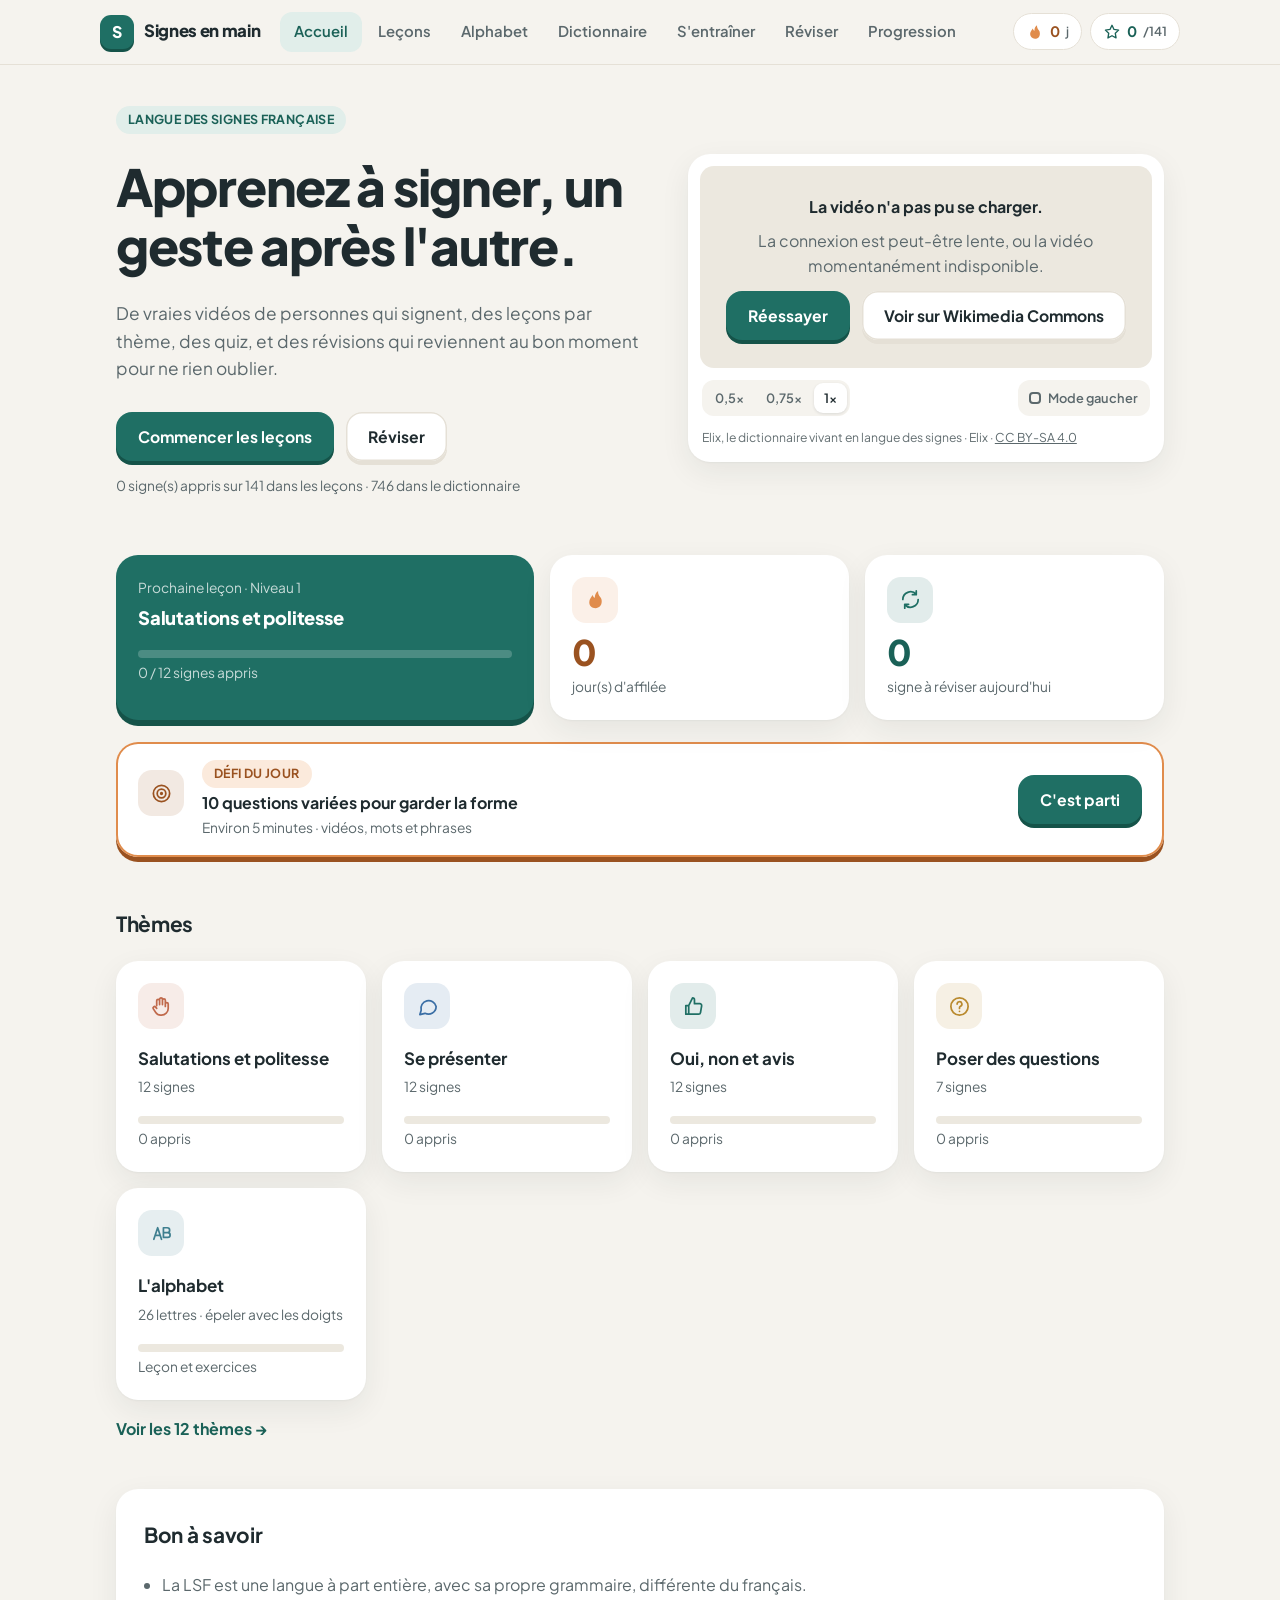
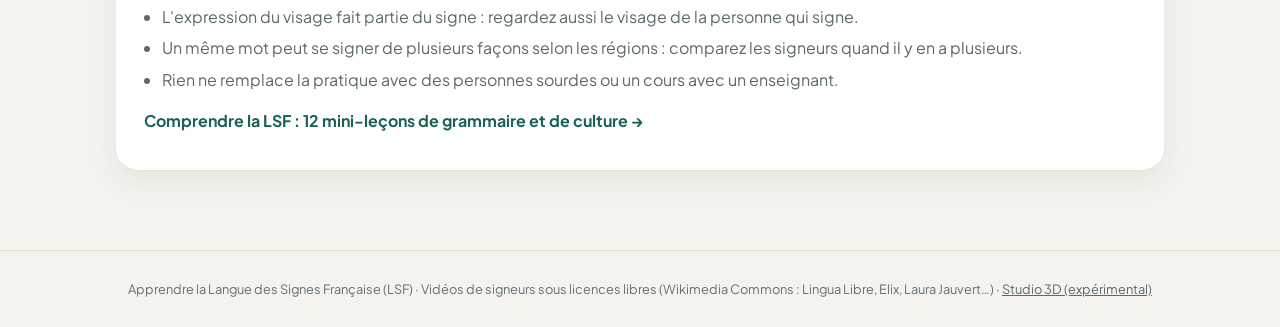
==== index.html @ d2ff8acc "Mini-leçons « Comprendre la LSF » : grammaire, culture et nombres - 12 leçons courtes (ordre des sig" ====
<!doctype html>
<html lang="fr">
<head>
  <meta charset="utf-8">
  <meta name="viewport" content="width=device-width, initial-scale=1">
  <title>Signes en main</title>
  <meta name="description" content="Apprendre la Langue des Signes Française (LSF) avec de vraies vidéos de personnes qui signent : leçons, quiz, révisions et dictionnaire.">
  <meta name="theme-color" content="#f5f3ee">
  <script>
    // Apparence choisie (clair / sombre doux / auto), appliquée avant l'affichage pour éviter un éclair blanc
    try { document.documentElement.dataset.theme = JSON.parse(localStorage.getItem("lsf-reglages") || "{}").theme || "clair"; } catch (e) {}
  </script>
  <link rel="preconnect" href="https://fonts.googleapis.com">
  <link rel="preconnect" href="https://fonts.gstatic.com" crossorigin>
  <link href="https://fonts.googleapis.com/css2?family=Plus+Jakarta+Sans:wght@400;500;600;700;800&display=swap" rel="stylesheet">
  <link rel="stylesheet" href="css/style.css?v=5a081bb1">
</head>
<body>
  <a class="lien-evitement" href="#app" onclick="event.preventDefault(); const h = document.querySelector('#app h1') || document.getElementById('app'); h.setAttribute('tabindex', '-1'); h.focus();">Aller au contenu</a>
  <div class="bandeau-hors-ligne" id="hors-ligne" role="status" hidden>Vous êtes hors ligne : les vidéos ne peuvent pas se charger. Votre progression, elle, reste bien enregistrée.</div>
  <header class="topbar">
    <a href="#/" class="logo"><span class="logo-mark">S</span>Signes en main</a>
    <nav aria-label="Navigation principale">
      <a href="#/">Accueil</a>
      <a href="#/lecons">Leçons</a>
      <a href="#/alphabet">Alphabet</a>
      <a href="#/dictionnaire">Dictionnaire</a>
      <a href="#/entrainement">S'entraîner</a>
      <a href="#/reviser">Réviser</a>
      <a href="#/progression">Progression</a>
    </nav>
    <div class="compteurs" id="compteurs" role="group" aria-label="Ma progression"></div>
  </header>

  <main id="app"></main>

  <footer class="footer">
    Apprendre la Langue des Signes Française (LSF) · Vidéos de signeurs sous licences libres (Wikimedia Commons :
    Lingua Libre, Elix, Laura Jauvert…) · <a href="studio/">Studio 3D (expérimental)</a>
  </footer>

  <!-- Pas de modules : le site s'ouvre aussi en double-cliquant sur index.html (vidéos lues en ligne) -->
  <script src="js/data.js?v=5a6aa943"></script>
  <script src="js/progress.js?v=fa27bdea"></script>
  <script src="js/dictionnaire.js?v=caa1ed23"></script>
  <script src="js/alphabet.js?v=194b3d35"></script>
  <script src="js/descriptions.js?v=02733cbb"></script>
  <script src="js/page-dictionnaire.js?v=533ef41e"></script>
  <script src="js/phrases.js?v=d8cfab4e"></script>
  <script src="js/exercices.js?v=be856c77"></script>
  <script src="js/comprendre.js?v=8f681499"></script>
  <script src="js/app.js?v=cbaf902c"></script>
  <script>
    // Si les fichiers du site n'ont pas pu être chargés (page ouverte en « aperçu » dans un
    // autre logiciel), on explique comment l'ouvrir au lieu d'afficher une page blanche.
    if (typeof route === "undefined") {
      document.getElementById("app").innerHTML =
        '<div style="max-width:560px;margin:40px auto;padding:24px;border:2px solid #5b6ee1;border-radius:16px;font-family:system-ui,sans-serif;line-height:1.5">' +
        '<h1 style="margin-top:0">Le site n\'a pas pu se charger</h1>' +
        '<p>Cette page est ouverte dans un aperçu qui ne charge pas les fichiers du site.</p>' +
        '<p><strong>Pour l\'ouvrir :</strong> dans le dossier du projet, double-cliquez sur <strong>« Ouvrir le site.bat »</strong> ' +
        '(ou sur <strong>index.html</strong>) depuis l\'Explorateur de fichiers Windows.</p></div>';
    }
  </script>
</body>
</html>
---- css/style.css ----
/* =====================================================================
   Signes en main — direction artistique « parcours » :
   grandes cartes arrondies, boutons en relief, parcours de pastilles,
   palette sobre (vert sapin, sable chaud, abricot en touche), sans noir pur.
   ===================================================================== */
:root {
  --fond: #f5f3ee;          /* sable très clair */
  --fond-2: #ece8df;
  --surface: #ffffff;
  --texte: #1f2b2f;         /* encre vert-gris, pas de noir pur */
  --doux: #5b686c;
  --tres-doux: #646f72;     /* contrastes vérifiés : au moins 4,5:1 sur le fond (WCAG AA) */
  --bord: #e5e0d6;
  --accent: #1f6f64;        /* vert sapin */
  --accent-fonce: #155349;
  --accent-pale: #e1eeea;
  --accent-texte: #1a6157;  /* l'accent quand il sert de couleur de texte */
  --chaud: #e08c4c;         /* abricot : série, élément « en cours » */
  --chaud-fonce: #9a5220;
  --chaud-pale: #fbeadc;
  --chaud-texte: #9a5220;
  --ok: #2a7f53;
  --ok-fonce: #1f6341;
  --ok-pale: #e3f2e9;
  --ok-texte: #1f6341;
  --ko: #b84f38;
  --ko-fonce: #933b28;
  --ko-pale: #f8e5df;
  --ko-texte: #933b28;
  --verre: rgba(245, 243, 238, .88); /* barre du haut translucide */
  --blanc-photo: #ffffff;
  color-scheme: light;
  --ombre: 0 1px 2px rgba(31, 43, 47, .04), 0 10px 30px rgba(31, 43, 47, .07);
  --rayon: 22px;
  --relief: 0 4px 0;        /* épaisseur des boutons « en relief » */
}

/* ---------- Thème sombre doux (réglage « Apparence ») : gris-vert, jamais de noir pur ---------- */
html[data-theme="sombre"] {
  --fond: #1f2628; --fond-2: #283133; --surface: #2a3335; --texte: #e8ebe6; --doux: #b3bcb9; --tres-doux: #939e9c; --bord: #3b4548;
  --accent: #2b7f72; --accent-fonce: #1b544b; --accent-pale: #244540; --accent-texte: #7cc7b8;
  --chaud: #e3955a; --chaud-fonce: #a8632d; --chaud-pale: #4a3628; --chaud-texte: #f0b98c;
  --ok: #2a7f53; --ok-fonce: #1f5e3e; --ok-pale: #233f30; --ok-texte: #9fdcb8;
  --ko: #b84f38; --ko-fonce: #8a3a29; --ko-pale: #4a2a24; --ko-texte: #f2b0a0;
  --verre: rgba(31, 38, 40, .88); --blanc-photo: #e9e6df;
  --ombre: 0 1px 2px rgba(0, 0, 0, .2), 0 10px 30px rgba(0, 0, 0, .18);
  color-scheme: dark;
}
@media (prefers-color-scheme: dark) {
  html[data-theme="auto"] {
    --fond: #1f2628; --fond-2: #283133; --surface: #2a3335; --texte: #e8ebe6; --doux: #b3bcb9; --tres-doux: #939e9c; --bord: #3b4548;
    --accent: #2b7f72; --accent-fonce: #1b544b; --accent-pale: #244540; --accent-texte: #7cc7b8;
    --chaud: #e3955a; --chaud-fonce: #a8632d; --chaud-pale: #4a3628; --chaud-texte: #f0b98c;
    --ok: #2a7f53; --ok-fonce: #1f5e3e; --ok-pale: #233f30; --ok-texte: #9fdcb8;
    --ko: #b84f38; --ko-fonce: #8a3a29; --ko-pale: #4a2a24; --ko-texte: #f2b0a0;
    --verre: rgba(31, 38, 40, .88); --blanc-photo: #e9e6df;
    --ombre: 0 1px 2px rgba(0, 0, 0, .2), 0 10px 30px rgba(0, 0, 0, .18);
    color-scheme: dark;
  }
}

/* ---------- Accessibilité ---------- */
/* contour bien visible pour la navigation au clavier (pas au clic de souris) */
:focus-visible { outline: 3px solid var(--accent-texte); outline-offset: 3px; border-radius: 6px; }
.btn:focus-visible, .btn-choix:focus-visible, .choix-video:focus-visible { outline-offset: 4px; }
.lien-evitement {
  position: absolute; left: 12px; top: -60px; z-index: 30; background: var(--accent); color: #fff; padding: 10px 16px;
  border-radius: 12px; font-weight: 700; text-decoration: none; transition: top .15s;
}
.lien-evitement:focus { top: 12px; }
.visuellement-cache { position: absolute !important; width: 1px; height: 1px; overflow: hidden; clip: rect(0 0 0 0); white-space: nowrap; }
main h1:focus { outline: none; }
/* moins d'animations pour les personnes que le mouvement gêne */
@media (prefers-reduced-motion: reduce) {
  *, *::before, *::after { animation-duration: .01ms !important; animation-iteration-count: 1 !important; transition-duration: .01ms !important; scroll-behavior: auto !important; }
}

/* ---------- Vidéo qui ne charge pas / hors ligne ---------- */
.choix-video .video-erreur { min-height: 0; aspect-ratio: 4 / 3; padding: 8px; font-size: .85rem; }
.video-erreur {
  display: grid; place-items: center; text-align: center; gap: 8px; padding: 28px 18px; min-height: 180px; border-radius: 14px;
  background: var(--fond-2); color: var(--doux);
}
.video-erreur strong { color: var(--texte); }
.video-erreur .hero-actions { justify-content: center; margin: 4px 0 0; }
.video-erreur .btn { margin-top: 0; }
.bandeau-hors-ligne {
  position: sticky; top: 0; z-index: 11; text-align: center; padding: 8px 16px; font-size: .88rem; font-weight: 600;
  background: var(--chaud-pale); color: var(--chaud-texte);
}

* { box-sizing: border-box; }
body {
  margin: 0;
  font-family: "Plus Jakarta Sans", "Segoe UI", system-ui, sans-serif;
  background: var(--fond);
  color: var(--texte);
  line-height: 1.6;
  -webkit-font-smoothing: antialiased;
}
a { color: inherit; }
h1 { font-size: clamp(1.8rem, 4vw, 2.5rem); line-height: 1.15; letter-spacing: -.025em; font-weight: 800; margin: .2em 0 .5em; }
h2 { font-size: 1.3rem; letter-spacing: -.015em; font-weight: 700; margin: 2.4em 0 1em; }
.petit { color: var(--doux); font-size: .86rem; }

/* ---------- Barre du haut ---------- */
.topbar {
  display: flex; align-items: center; gap: 12px 20px; flex-wrap: wrap;
  padding: 12px max(16px, calc((100% - 1080px) / 2));
  background: var(--verre); backdrop-filter: blur(12px);
  border-bottom: 1px solid var(--bord); position: sticky; top: 0; z-index: 10;
}
.logo { display: flex; align-items: center; gap: 10px; font-weight: 800; text-decoration: none; letter-spacing: -.02em; font-size: 1.05rem; }
.logo-mark {
  width: 34px; height: 34px; border-radius: 11px; display: grid; place-items: center;
  background: var(--accent); color: #fff; font-size: 1rem; box-shadow: 0 3px 0 var(--accent-fonce);
}
.topbar nav { display: flex; gap: 2px; flex-wrap: wrap; flex: 1; }
.topbar nav a { text-decoration: none; padding: 8px 14px; border-radius: 12px; color: var(--doux); font-size: .93rem; font-weight: 600; }
.topbar nav a:hover { color: var(--texte); background: var(--fond-2); }
.topbar nav a.actif { color: var(--accent-texte); background: var(--accent-pale); }
.compteurs { display: flex; gap: 8px; }
.compteur {
  display: inline-flex; align-items: center; gap: 6px; padding: 6px 12px; border-radius: 99px; text-decoration: none;
  background: var(--surface); border: 1px solid var(--bord); font-weight: 700; font-size: .9rem;
}
.compteur svg { width: 18px; height: 18px; }
.compteur.serie { color: var(--chaud-texte); }
.compteur.serie svg { color: var(--chaud); }
.compteur.appris { color: var(--accent-texte); }
.compteur span { color: var(--doux); font-weight: 600; font-size: .78rem; }

main { max-width: 1080px; margin: 0 auto; padding: 32px 16px 80px; }
.footer { text-align: center; color: var(--tres-doux); font-size: .8rem; padding: 28px 16px; border-top: 1px solid var(--bord); }
.footer a { color: var(--doux); }

/* ---------- Boutons en relief ---------- */
.btn {
  display: inline-block; border: none; cursor: pointer; text-decoration: none; font: inherit; font-weight: 700; font-size: .98rem;
  background: var(--accent); color: #fff; padding: 12px 22px; border-radius: 16px; margin-top: 12px;
  box-shadow: var(--relief) var(--accent-fonce); transition: filter .15s, transform .08s, box-shadow .08s;
  position: relative; top: 0;
}
.btn:hover { filter: brightness(1.06); }
.btn:active { transform: translateY(3px); box-shadow: 0 1px 0 var(--accent-fonce); }
.btn-second { background: var(--surface); color: var(--texte); box-shadow: 0 0 0 1.5px var(--bord) inset, var(--relief) var(--bord); }
.btn-second:active { box-shadow: 0 0 0 1.5px var(--bord) inset, 0 1px 0 var(--bord); }
.btn-ok { background: var(--ok); box-shadow: var(--relief) var(--ok-fonce); }
.btn-ko { background: var(--ko); box-shadow: var(--relief) var(--ko-fonce); }
.btn-grand { padding: 15px 30px; font-size: 1.05rem; }
.retour { display: inline-block; color: var(--doux); text-decoration: none; font-size: .92rem; font-weight: 600; margin-bottom: 8px; }
.retour:hover { color: var(--accent-texte); }
.surtitre {
  display: inline-block; font-size: .78rem; font-weight: 700; color: var(--accent-texte); background: var(--accent-pale);
  padding: 4px 12px; border-radius: 99px; letter-spacing: .03em; text-transform: uppercase;
}
a.surtitre { text-decoration: none; }
.lien-plus { color: var(--accent-texte); font-weight: 700; text-decoration: none; }

/* ---------- Accueil ---------- */
.hero { display: grid; grid-template-columns: 1.1fr 1fr; gap: 48px; align-items: center; padding: 8px 0; }
.hero h1 { font-size: clamp(2.1rem, 5vw, 3.2rem); margin-top: .45em; }
.hero-sous { color: var(--doux); font-size: 1.08rem; max-width: 34em; }
.hero-actions { display: flex; gap: 12px; flex-wrap: wrap; margin-bottom: 8px; }
.tableau { display: grid; grid-template-columns: 1.4fr 1fr 1fr; gap: 16px; margin-top: 36px; }
.tuile {
  background: var(--surface); border-radius: var(--rayon); padding: 22px; text-decoration: none; display: flex; flex-direction: column; gap: 4px;
  box-shadow: var(--ombre); transition: transform .2s;
}
a.tuile:hover { transform: translateY(-2px); }
.tuile-titre { font-weight: 800; font-size: 1.15rem; letter-spacing: -.01em; }
.tuile-chiffre { font-size: 2.2rem; font-weight: 800; letter-spacing: -.03em; line-height: 1.1; }
.tuile.continuer { background: var(--accent); color: #fff; box-shadow: 0 6px 0 var(--accent-fonce); }
.tuile.continuer .petit { color: rgba(255,255,255,.75); }
.tuile.continuer .barre { background: rgba(255,255,255,.2); }
.tuile.continuer .barre span { background: #fff; }
.tuile.serie .tuile-chiffre { color: var(--chaud-texte); }
.tuile.reviser .tuile-chiffre { color: var(--accent-texte); }
.tuile .carte-icone { margin-bottom: 6px; }
.info { background: var(--surface); border-radius: var(--rayon); padding: 8px 28px 20px; margin-top: 48px; box-shadow: var(--ombre); }
.info h2 { margin-top: 1em; }
.info ul { padding-left: 1.1em; color: var(--doux); }
.info li { margin: 6px 0; }

/* ---------- Cartes de thèmes ---------- */
.grille { display: grid; grid-template-columns: repeat(auto-fill, minmax(230px, 1fr)); gap: 16px; }
.carte {
  display: flex; flex-direction: column; gap: 4px; text-decoration: none;
  background: var(--surface); border-radius: var(--rayon); padding: 22px; box-shadow: var(--ombre);
  transition: transform .2s;
}
.carte:hover { transform: translateY(-3px); }
.carte-icone {
  width: 46px; height: 46px; border-radius: 14px; display: grid; place-items: center; margin-bottom: 12px;
  color: var(--c); background: color-mix(in srgb, var(--c) 13%, var(--surface));
}
.carte-icone svg { width: 23px; height: 23px; }
.carte-titre { font-weight: 700; font-size: 1.06rem; }
.barre { height: 8px; background: var(--fond-2); border-radius: 99px; overflow: hidden; margin-top: 14px; }
.barre span { display: block; height: 100%; background: var(--c, var(--accent)); border-radius: 99px; }
.titre-icone { display: flex; align-items: center; gap: 14px; }
.titre-icone .carte-icone { margin: 0; }

/* ---------- Parcours (page Leçons) ---------- */
.unite {
  border-radius: var(--rayon); padding: 20px 24px; margin: 36px 0 8px; color: #fff;
  background: var(--c); box-shadow: 0 5px 0 color-mix(in srgb, var(--c) 70%, black);
  display: flex; align-items: center; justify-content: space-between; gap: 16px; flex-wrap: wrap;
}
.unite:first-of-type { margin-top: 20px; }
.unite small { display: block; font-size: .78rem; font-weight: 700; letter-spacing: .06em; text-transform: uppercase; opacity: .8; }
.unite strong { font-size: 1.3rem; font-weight: 800; letter-spacing: -.01em; }
.unite .compte { font-weight: 700; font-size: .9rem; background: rgba(0,0,0,.18); padding: 6px 12px; border-radius: 99px; }
.parcours { display: flex; flex-direction: column; align-items: center; gap: 22px; padding: 28px 0 8px; }
.etape { --d: 0px; transform: translateX(var(--d)); display: flex; flex-direction: column; align-items: center; gap: 8px; text-decoration: none; width: 170px; text-align: center; }
.etape:nth-child(4n+2) { --d: 70px; }
.etape:nth-child(4n+3) { --d: 100px; }
.etape:nth-child(4n+4) { --d: 50px; }
.etape:nth-child(4n+1) { --d: -60px; }
.pastille {
  position: relative; width: 84px; height: 84px; border-radius: 50%; display: grid; place-items: center;
  background: conic-gradient(var(--c) calc(var(--p) * 1%), color-mix(in srgb, var(--c) 18%, var(--fond)) 0);
  transition: transform .15s;
}
.pastille::before {
  content: ""; position: absolute; inset: 7px; border-radius: 50%;
  background: var(--surface); box-shadow: 0 4px 0 color-mix(in srgb, var(--c) 35%, var(--surface));
}
.pastille svg { position: relative; width: 32px; height: 32px; color: var(--c); }
.etape:hover .pastille { transform: translateY(-3px); }
.etape.fini .pastille::before { background: var(--c); box-shadow: 0 4px 0 color-mix(in srgb, var(--c) 70%, black); }
.etape.fini .pastille svg { color: #fff; }
.etape-nom { font-weight: 700; font-size: .95rem; line-height: 1.25; }
.etape-info { font-size: .78rem; color: var(--doux); font-weight: 600; margin-top: -6px; }
.bulle-suivante {
  background: var(--chaud-fonce); color: #fff; font-weight: 800; font-size: .8rem; letter-spacing: .02em; text-transform: uppercase;
  padding: 6px 12px; border-radius: 12px; position: relative; box-shadow: 0 3px 0 color-mix(in srgb, var(--chaud-fonce) 70%, black); margin-bottom: 4px;
  animation: flotter 2.4s ease-in-out infinite;
}
.bulle-suivante::after {
  content: ""; position: absolute; left: 50%; bottom: -6px; width: 12px; height: 12px; background: var(--chaud-fonce);
  transform: translateX(-50%) rotate(45deg); border-radius: 2px;
}
.etape.suivante .pastille { outline: 4px solid var(--chaud-pale); outline-offset: 4px; }
@keyframes flotter { 50% { transform: translateY(-4px); } }

/* ---------- Page d'un thème ---------- */
.actions-theme { display: flex; gap: 12px; flex-wrap: wrap; margin: 0 0 24px; }
.actions-theme .btn { margin-top: 0; }
.liste-signes { display: grid; grid-template-columns: repeat(auto-fill, minmax(210px, 1fr)); gap: 10px; margin-bottom: 20px; }
.ligne-signe {
  display: flex; justify-content: space-between; align-items: center; gap: 8px; text-decoration: none; font-weight: 600;
  background: var(--surface); padding: 15px 18px; border-radius: 16px; box-shadow: 0 0 0 1.5px var(--bord) inset, 0 3px 0 var(--bord);
  transition: color .15s, transform .1s;
}
.ligne-signe:hover { color: var(--c); }
.ligne-signe:active { transform: translateY(2px); }
.etat { color: var(--ok-texte); font-size: .78rem; font-weight: 700; white-space: nowrap; }

/* ---------- Vidéos ---------- */
.video-lsf { background: var(--surface); border-radius: var(--rayon); padding: 12px; box-shadow: var(--ombre); }
.video-lsf video { display: block; width: 100%; max-height: 460px; border-radius: 14px; background: var(--fond-2); }
.video-barre { display: flex; align-items: center; justify-content: space-between; gap: 12px; flex-wrap: wrap; padding: 12px 2px 2px; }
.video-credit { font-size: .76rem; color: var(--tres-doux); }
.credits { margin-top: 40px; font-size: .8rem; color: var(--tres-doux); }
.credits a, .video-credit a { color: var(--doux); }
.vitesses { display: flex; gap: 2px; background: var(--fond); border-radius: 12px; padding: 3px; }
.vitesses button {
  border: none; background: transparent; border-radius: 9px; padding: 5px 10px; cursor: pointer; font: inherit; font-size: .8rem; font-weight: 600; color: var(--doux);
}
.vitesses button.actif { background: var(--surface); color: var(--texte); box-shadow: 0 1px 3px rgba(31,43,47,.12); }

/* ---------- Mode gaucher : vidéos et photos retournées comme dans un miroir ---------- */
html.gaucher video,
html.gaucher .lettre img, html.gaucher .lettre-grande img, html.gaucher .zoom-carte img { transform: scaleX(-1); }
.btn-gaucher:not(.btn) {
  border: none; background: var(--fond); color: var(--doux); border-radius: 12px; padding: 8px 12px 8px 30px; cursor: pointer;
  font: inherit; font-size: .8rem; font-weight: 600; position: relative;
}
.btn-gaucher::before {
  content: ""; position: absolute; left: 11px; top: 50%; width: 12px; height: 12px; margin-top: -6px; border-radius: 4px;
  border: 2px solid currentColor; box-sizing: border-box;
}
.btn-gaucher.btn { padding-left: 40px; }
.btn-gaucher.btn::before { left: 18px; }
.btn-gaucher[aria-pressed="true"]:not(.btn) { background: var(--accent-pale); color: var(--accent-texte); }
.btn-gaucher[aria-pressed="true"]::before { background: currentColor; box-shadow: inset 0 0 0 2px var(--surface); }
.video-lecture { display: none; align-items: center; gap: 10px; flex: 1 1 100%; }
html.gaucher .video-lecture { display: flex; }
html.gaucher .video-lsf video { cursor: pointer; }
.video-lecture .lire {
  width: 36px; height: 36px; flex: none; border: none; border-radius: 50%; background: var(--accent); color: #fff;
  font-size: .8rem; cursor: pointer; box-shadow: 0 3px 0 var(--accent-fonce);
}
.video-lecture input { flex: 1; accent-color: var(--accent); min-width: 0; }
/* « vers votre droite » s'inverse tout seul (voir directions() dans page-dictionnaire.js) */
.dir[data-d="droite"]::before { content: "droite"; }
.dir[data-d="gauche"]::before { content: "gauche"; }
html.gaucher .dir[data-d="droite"]::before { content: "gauche"; }
html.gaucher .dir[data-d="gauche"]::before { content: "droite"; }
.si-gaucher, html.gaucher .si-droitier { display: none; }
html.gaucher .si-gaucher { display: inline; }
/* ---------- Sauvegarde de la progression ---------- */
.sauvegarde {
  background: var(--surface); border-radius: var(--rayon); padding: 20px 22px; box-shadow: var(--ombre); margin-bottom: 28px; max-width: 720px;
}
.sauvegarde > p:first-child { margin-top: 0; }
.sauvegarde .a-faire { color: var(--chaud-texte); font-weight: 600; }
.sauvegarde .hero-actions { margin: 14px 0 4px; }
.transfert { margin-top: 16px; border-top: 1px solid var(--bord); padding-top: 14px; }
.transfert summary { cursor: pointer; font-weight: 600; color: var(--accent-texte); }
.transfert textarea {
  width: 100%; box-sizing: border-box; margin-top: 12px; border: 2px solid var(--bord); border-radius: 14px; padding: 10px 12px;
  font: .8rem/1.4 ui-monospace, monospace; color: var(--texte); background: var(--fond); resize: vertical; word-break: break-all;
}
.transfert textarea:focus { outline: none; border-color: var(--accent); }
.message-sauvegarde { margin: 14px 0 0; padding: 12px 14px; border-radius: 14px; }
.message-sauvegarde.ok { background: var(--ok-pale); color: var(--ok-texte); }
.message-sauvegarde.ko { background: var(--ko-pale); color: var(--ko-texte); }
.carte-restauration { margin-top: 16px; padding: 16px; border-radius: 16px; background: var(--fond); }
.carte-restauration p { margin: 0; }
.rappel-sauvegarde {
  display: flex; flex-direction: column; gap: 2px; margin-top: 16px; padding: 14px 18px; border-radius: 18px; text-decoration: none;
  background: var(--chaud-pale); color: var(--chaud-texte); box-shadow: inset 0 0 0 1px color-mix(in srgb, var(--chaud) 30%, transparent);
}
.rappel-sauvegarde .petit { color: var(--chaud-texte); opacity: .85; }
.rappel-sauvegarde:hover { box-shadow: inset 0 0 0 2px var(--chaud); }

/* Choix de l'apparence (page Progression) */
.reglage-theme { flex-direction: column; gap: 10px; border: none; cursor: default; margin-top: -14px; }
.reglage-theme legend { float: left; padding: 0; }
.choix-theme { display: flex; flex-wrap: wrap; gap: 8px; clear: both; }
.choix-theme label { cursor: pointer; }
.choix-theme input { position: absolute; opacity: 0; pointer-events: none; }
.choix-theme span {
  display: inline-block; padding: 8px 14px; border-radius: 12px; font-weight: 600; font-size: .9rem; color: var(--doux);
  background: var(--fond); box-shadow: 0 0 0 1.5px var(--bord) inset;
}
.choix-theme input:checked + span { background: var(--accent-pale); color: var(--accent-texte); box-shadow: 0 0 0 2px var(--accent) inset; }
.choix-theme input:focus-visible + span { outline: 3px solid var(--accent-texte); outline-offset: 2px; }

/* Réglage avec interrupteur (page Progression) */
.reglage {
  display: flex; align-items: flex-start; gap: 14px; background: var(--surface); border-radius: var(--rayon); padding: 18px 20px;
  box-shadow: var(--ombre); cursor: pointer; margin-bottom: 28px; max-width: 720px;
}
.reglage input { position: absolute; opacity: 0; pointer-events: none; }
.reglage .petit { display: block; margin-top: 4px; }
.interrupteur {
  flex: none; width: 46px; height: 28px; border-radius: 99px; background: var(--bord); position: relative; transition: background .2s; margin-top: 2px;
}
.interrupteur::after {
  content: ""; position: absolute; top: 3px; left: 3px; width: 22px; height: 22px; border-radius: 50%; background: #fff;
  box-shadow: 0 1px 3px rgba(31,43,47,.25); transition: transform .2s;
}
.reglage input:checked + .interrupteur { background: var(--accent); }
.reglage input:checked + .interrupteur::after { transform: translateX(18px); }
.reglage input:focus-visible + .interrupteur { outline: 3px solid var(--accent-pale); outline-offset: 2px; }
.signeurs { display: flex; align-items: center; flex-wrap: wrap; gap: 8px; margin-top: 14px; }

/* ---------- Fiche signe ---------- */
.fiche { display: grid; grid-template-columns: 1fr 1fr; gap: 40px; align-items: start; }
.fiche-info .btn-second { margin-left: 8px; }
.nav-signes { display: flex; justify-content: space-between; gap: 12px; margin-top: 32px; }
.nav-signes a { color: var(--accent-texte); font-weight: 700; text-decoration: none; font-size: .92rem; }
.conseils-signe { color: var(--doux); padding-left: 1.2em; margin: 8px 0 18px; }
.conseils-signe li { margin: 6px 0; }
.description-auto { margin: 18px 0; padding: 18px 20px; border-radius: 18px; background: var(--surface); box-shadow: var(--ombre); }
.description-tete { display: flex; align-items: center; justify-content: space-between; gap: 10px; flex-wrap: wrap; margin-bottom: 12px; }
.etiquette-auto { font-size: 12px; font-weight: 700; color: var(--chaud-texte); background: var(--chaud-pale); border-radius: 999px; padding: 3px 10px; }
.description-auto dl { display: grid; grid-template-columns: max-content 1fr; gap: 9px 16px; margin: 0 0 12px; }
.description-auto dt { font-weight: 700; color: var(--doux); font-size: 14px; }
.description-auto dd { margin: 0; font-size: 15px; }
.description-auto .petit { margin: 0; }
.plus-loin { margin-top: 18px; padding: 16px 18px; border-radius: 18px; background: var(--surface); box-shadow: var(--ombre); }
.plus-loin p { margin: 2px 0 10px; }
.liens-plus { display: flex; gap: 10px; flex-wrap: wrap; }
.liens-plus a {
  display: flex; flex-direction: column; text-decoration: none; font-weight: 700; color: var(--accent-texte);
  padding: 9px 14px; border-radius: 12px; background: var(--accent-pale);
}
.liens-plus a span { font-size: .75rem; font-weight: 500; color: var(--doux); }

/* ---------- Quiz ---------- */
.quiz-tete { display: flex; align-items: center; gap: 16px; margin-bottom: 8px; }
.quitter {
  width: 40px; height: 40px; border-radius: 12px; display: grid; place-items: center; text-decoration: none; flex-shrink: 0;
  color: var(--doux); font-size: 1.3rem; font-weight: 700; background: var(--surface); box-shadow: 0 0 0 1.5px var(--bord) inset;
}
.quitter:hover { color: var(--texte); }
.progression-quiz { flex: 1; height: 14px; background: var(--fond-2); border-radius: 99px; overflow: hidden; }
.progression-quiz span { display: block; height: 100%; background: var(--ok); border-radius: 99px; transition: width .4s; box-shadow: inset 0 -3px 0 rgba(0,0,0,.08); }
.quiz-compte { font-weight: 700; color: var(--doux); font-size: .9rem; white-space: nowrap; }
.consigne { font-size: clamp(1.3rem, 3vw, 1.6rem); font-weight: 800; letter-spacing: -.015em; margin: 22px 0 18px; }
.quiz { display: grid; grid-template-columns: 1.1fr 1fr; gap: 32px; align-items: center; }
.choix { display: grid; grid-template-columns: 1fr 1fr; gap: 12px; }
.btn-choix {
  font: inherit; font-size: 1.02rem; font-weight: 700; padding: 18px 16px; border-radius: 16px; cursor: pointer; text-align: center;
  background: var(--surface); border: none; color: var(--texte);
  box-shadow: 0 0 0 2px var(--bord) inset, var(--relief) var(--bord); transition: transform .08s, box-shadow .08s, background .15s;
}
.btn-choix:hover:not(:disabled) { background: var(--accent-pale); }
.btn-choix:active:not(:disabled) { transform: translateY(3px); box-shadow: 0 0 0 2px var(--bord) inset, 0 1px 0 var(--bord); }
.btn-choix:disabled { cursor: default; }
.btn-choix.juste { background: var(--ok-pale); color: var(--ok-texte); box-shadow: 0 0 0 2px var(--ok) inset, var(--relief) var(--ok); }
.btn-choix.faux { background: var(--ko-pale); color: var(--ko-texte); box-shadow: 0 0 0 2px var(--ko) inset, var(--relief) var(--ko); }
.choix-videos { display: grid; grid-template-columns: repeat(2, 1fr); gap: 14px; max-width: 820px; }
.choix-video {
  padding: 7px; border-radius: 18px; border: none; background: var(--surface); cursor: pointer;
  box-shadow: 0 0 0 2px var(--bord) inset, var(--relief) var(--bord); transition: transform .08s;
}
.choix-video video { display: block; width: 100%; border-radius: 12px; aspect-ratio: 4 / 3; object-fit: cover; background: var(--fond-2); }
.choix-video:hover:not(:disabled) { box-shadow: 0 0 0 2px var(--accent) inset, var(--relief) var(--accent-pale); }
.choix-video.juste { box-shadow: 0 0 0 3px var(--ok) inset, var(--relief) var(--ok); }
.choix-video.faux { box-shadow: 0 0 0 3px var(--ko) inset, var(--relief) var(--ko); opacity: .75; }
.choix-video:disabled { cursor: default; }
/* bandeau de réponse en bas de l'écran */
#retour-quiz:empty { display: none; }
#retour-quiz {
  position: fixed; left: 0; right: 0; bottom: 0; z-index: 15; padding: 18px max(16px, calc((100% - 1080px) / 2));
  display: flex; align-items: center; justify-content: space-between; gap: 16px; flex-wrap: wrap;
  animation: monter .25s ease-out;
}
#retour-quiz.ok { background: var(--ok-pale); border-top: 2px solid color-mix(in srgb, var(--ok) 30%, var(--surface)); }
#retour-quiz.ko { background: var(--ko-pale); border-top: 2px solid color-mix(in srgb, var(--ko) 30%, var(--surface)); }
#retour-quiz p { margin: 0; font-size: 1.15rem; }
#retour-quiz .petit { display: block; font-size: .85rem; font-weight: 500; margin-top: 2px; }
#retour-quiz .btn { margin: 0; min-width: 180px; text-align: center; }
@keyframes monter { from { transform: translateY(100%); } }
.msg-ok { color: var(--ok-texte); font-weight: 800; }
.msg-ko { color: var(--ko-texte); font-weight: 800; }
.quiz-fin { text-align: center; padding: 40px 0; }
.quiz-fin .hero-actions { justify-content: center; }
.score { font-size: 3.4rem; font-weight: 800; letter-spacing: -.03em; margin: 0; color: var(--accent-texte); }
.quiz-fin .score-carte { display: inline-block; background: var(--surface); border-radius: var(--rayon); padding: 22px 48px; box-shadow: var(--ombre); margin: 8px 0 16px; }

/* ---------- Révision ---------- */
.carte-revision { background: var(--surface); border-radius: var(--rayon); padding: 30px; text-align: center; box-shadow: var(--ombre); max-width: 520px; }
.carte-revision p { margin: 4px 0; }
.boites { display: flex; gap: 14px; align-items: flex-end; max-width: 560px; }
.boite { flex: 1; display: flex; flex-direction: column; align-items: center; gap: 4px; text-align: center; }
.boite-barre { width: 100%; height: 120px; background: var(--fond-2); border-radius: 14px; display: flex; align-items: flex-end; overflow: hidden; }
.boite-barre span { width: 100%; background: var(--accent); border-radius: 14px 14px 0 0; min-height: 3px; }
.boite:nth-child(1) .boite-barre span { background: var(--ko); }
.boite:nth-child(2) .boite-barre span { background: var(--chaud); }
.boite:nth-child(3) .boite-barre span { background: #c9a43e; }
.boite:nth-child(4) .boite-barre span { background: #4f9a75; }

/* ---------- Progression ---------- */
.stats { display: grid; grid-template-columns: repeat(auto-fit, minmax(220px, 1fr)); gap: 16px; }
.stat { background: var(--surface); border-radius: var(--rayon); padding: 22px; display: flex; flex-direction: column; gap: 2px; color: var(--doux); font-size: .9rem; box-shadow: var(--ombre); }
.stat-val { font-size: 2.1rem; font-weight: 800; letter-spacing: -.03em; color: var(--texte); }
#reset { margin-top: 40px; }
.bandeau-revision {
  display: flex; align-items: center; gap: 16px; margin-top: 28px; padding: 16px 20px; text-decoration: none;
  background: var(--accent-pale); border-radius: var(--rayon);
}
.bandeau-revision .carte-icone { margin: 0; flex-shrink: 0; }
.bandeau-revision .fleche { margin-left: auto; font-size: 1.4rem; color: var(--accent-texte); }
.niveau { display: flex; align-items: baseline; gap: 12px; }
.niveau span { font-size: .75rem; font-weight: 700; text-transform: uppercase; letter-spacing: .06em; color: var(--accent-texte); background: var(--accent-pale); padding: 3px 10px; border-radius: 99px; }

/* ---------- Dictionnaire ---------- */
.recherche {
  display: flex; align-items: center; gap: 10px; background: var(--surface); border: 2px solid transparent;
  border-radius: 18px; padding: 0 18px; box-shadow: var(--ombre); transition: border-color .2s;
}
.recherche:focus-within { border-color: var(--accent); }
.recherche svg { width: 20px; height: 20px; color: var(--tres-doux); flex-shrink: 0; }
.recherche input { flex: 1; border: none; outline: none; font: inherit; font-size: 1.05rem; padding: 16px 0; background: transparent; color: var(--texte); min-width: 0; }
.puces { display: flex; flex-wrap: wrap; gap: 8px; margin: 18px 0 14px; }
.puce {
  font: inherit; font-size: .85rem; font-weight: 600; color: var(--doux); background: var(--surface);
  border: none; box-shadow: 0 0 0 1.5px var(--bord) inset; border-radius: 99px; padding: 7px 13px; cursor: pointer; transition: all .15s;
}
.puce span { color: var(--tres-doux); font-size: .78rem; margin-left: 2px; }
.puce:hover { color: var(--accent-texte); }
.puce.actif { background: var(--accent); box-shadow: none; color: #fff; }
.puce.actif span { color: rgba(255,255,255,.75); }
.dico-grille { display: grid; grid-template-columns: repeat(auto-fill, minmax(190px, 1fr)); gap: 10px; margin-bottom: 20px; }
.dico-carte {
  display: flex; flex-direction: column; gap: 2px; text-decoration: none; background: var(--surface);
  border-radius: 16px; padding: 14px 16px; box-shadow: 0 0 0 1.5px var(--bord) inset, 0 3px 0 var(--bord); transition: transform .1s, color .15s;
}
.dico-carte:hover { color: var(--accent-texte); }
.dico-carte:active { transform: translateY(2px); }
.dico-mot { font-weight: 700; }
.dico-cat, .dico-nb { font-size: .78rem; color: var(--tres-doux); }
.dico-nb { color: var(--accent-texte); }

/* ---------- Alphabet ---------- */
.alphabet { display: grid; grid-template-columns: repeat(auto-fill, minmax(112px, 1fr)); gap: 12px; }
.lettre {
  display: flex; flex-direction: column; align-items: center; gap: 4px; padding: 8px; cursor: pointer; font: inherit;
  background: var(--surface); border: none; border-radius: 16px; box-shadow: 0 0 0 1.5px var(--bord) inset, 0 3px 0 var(--bord);
  transition: transform .1s;
}
.lettre:hover { transform: translateY(-2px); }
.lettre img { width: 100%; aspect-ratio: 1; object-fit: contain; border-radius: 10px; background: var(--blanc-photo); }
.lettre strong { font-size: 1.1rem; font-weight: 800; }
.zoom { position: fixed; inset: 0; background: rgba(31, 43, 47, .55); display: grid; place-items: center; z-index: 20; cursor: zoom-out; }
.zoom-carte { background: var(--surface); border-radius: var(--rayon); padding: 16px; text-align: center; max-width: min(90vw, 480px); }
.zoom-carte img { width: 100%; border-radius: 12px; }
.zoom-carte strong { display: block; font-size: 2rem; }
.lettre-grande { background: var(--surface); border-radius: var(--rayon); padding: 12px; display: grid; place-items: center; min-height: 300px; box-shadow: var(--ombre); }
.lettre-grande img { width: min(100%, 340px); height: auto; border-radius: 12px; }
.fin-mot { font-size: 5rem; font-weight: 800; color: var(--tres-doux); }
.choix-lettres .btn-choix { font-size: 1.6rem; }
.epeler { max-width: 520px; }
.pastilles { display: flex; gap: 6px; justify-content: center; margin: 14px 0; }
.pastilles span { width: 12px; height: 12px; border-radius: 50%; background: var(--fond-2); }
.pastilles span.actif { background: var(--chaud); }
.reponse-epeler { display: flex; gap: 10px; margin-top: 16px; }
.reponse-epeler input { flex: 1; min-width: 0; font: inherit; font-size: 1.1rem; padding: 12px 16px; border: 2px solid var(--bord); border-radius: 16px; background: var(--surface); }
.reponse-epeler input:focus { outline: none; border-color: var(--accent); }
.reponse-epeler .btn { margin-top: 0; }
#resultat-epeler .btn { margin: 0 0 0 8px; }

[hidden] { display: none !important; }

/* ---------- Téléphone ---------- */
@media (max-width: 860px) {
  .tableau { grid-template-columns: 1fr 1fr; }
  .tableau .continuer { grid-column: 1 / -1; }
}
@media (max-width: 760px) {
  main { padding-top: 20px; }
  .hero, .fiche, .quiz { grid-template-columns: 1fr; gap: 24px; }
  .compteurs { order: 2; }
  .topbar nav { order: 3; flex-basis: 100%; overflow-x: auto; flex-wrap: nowrap; }
  .choix-videos { gap: 10px; }
  .etape:nth-child(4n+2) { --d: 40px; }
  .etape:nth-child(4n+3) { --d: 60px; }
  .etape:nth-child(4n+4) { --d: 30px; }
  .etape:nth-child(4n+1) { --d: -40px; }
}
@media (max-width: 520px) {
  .description-auto dl { grid-template-columns: 1fr; gap: 2px; }
  .description-auto dd { margin-bottom: 8px; }
  .choix { grid-template-columns: 1fr; }
}
body:has(#retour-quiz.ok, #retour-quiz.ko) main { padding-bottom: 150px; }
.topbar nav { scrollbar-width: none; }
.topbar nav::-webkit-scrollbar { display: none; }

.btn:disabled { opacity: .45; cursor: not-allowed; filter: grayscale(.3); }

/* =====================================================================
   S'entraîner : exercices (js/exercices.js)
   ===================================================================== */
.defi-carte {
  display: flex; align-items: center; gap: 18px; margin: 22px 0 6px; padding: 18px 22px; border-radius: var(--rayon);
  text-decoration: none; background: var(--surface); box-shadow: 0 0 0 2px var(--chaud) inset, 0 5px 0 var(--chaud-fonce);
  transition: transform .1s;
}
.defi-carte:hover { transform: translateY(-2px); }
.defi-carte .carte-icone { --c: var(--chaud-fonce); flex: none; }
.defi-texte { display: flex; flex-direction: column; gap: 2px; flex: 1; min-width: 0; }
.defi-texte .surtitre { align-self: flex-start; color: var(--chaud-texte); background: var(--chaud-pale); }
.defi-carte .btn { margin: 0; flex: none; }
.defi-carte.fait { box-shadow: 0 0 0 2px var(--ok) inset, 0 5px 0 var(--ok-fonce); }
.defi-carte.fait .carte-icone { --c: var(--ok); }
.defi-carte.fait .btn { background: var(--surface); color: var(--texte); box-shadow: 0 0 0 2px var(--bord) inset, var(--relief) var(--bord); }

.grille-exos { display: grid; grid-template-columns: repeat(auto-fill, minmax(280px, 1fr)); gap: 16px; }
.exo-carte {
  display: flex; flex-direction: column; gap: 8px; padding: 20px; border-radius: var(--rayon); text-decoration: none;
  background: var(--surface); box-shadow: var(--ombre); transition: transform .12s, box-shadow .12s; --c: var(--accent);
}
.exo-carte:hover { transform: translateY(-3px); box-shadow: 0 0 0 2px var(--accent) inset, var(--ombre); }
.exo-carte[data-exo="sprint"] { --c: #b5753f; }
.exo-carte[data-exo="paires"] { --c: #75598a; }
.exo-carte[data-exo="ecrire"] { --c: #3a6ea5; }
.exo-carte[data-exo="epeler"] { --c: #3f7f8f; }
.exo-carte[data-exo="comprendre"] { --c: #b0607a; }
.exo-carte[data-exo="construire"] { --c: #5f8466; }
.exo-pied { display: flex; justify-content: space-between; align-items: center; gap: 8px; margin-top: auto; padding-top: 8px; border-top: 1px solid var(--bord); }
.record { display: inline-flex; align-items: center; gap: 6px; font-size: .82rem; font-weight: 700; color: var(--chaud-texte); }
.record svg { width: 16px; height: 16px; }
.liens-exos { display: flex; flex-wrap: wrap; gap: 10px; }
.liens-exos a {
  text-decoration: none; font-weight: 700; color: var(--accent-texte); background: var(--accent-pale); padding: 10px 16px; border-radius: 14px;
}
.filtres-exo { margin-top: 0; }

/* fin d'exercice */
.score-carte.record-battu { box-shadow: 0 0 0 3px var(--chaud) inset, var(--ombre); }
.score-carte.record-battu .petit { color: var(--chaud-texte); font-weight: 800; }
.a-revoir { max-width: 620px; margin: 20px auto 0; padding: 16px; border-radius: 18px; background: var(--surface); box-shadow: var(--ombre); }
.a-revoir .puces { justify-content: center; margin: 10px 0 0; }
.a-revoir .puce { text-decoration: none; }
kbd {
  font-family: inherit; font-weight: 700; font-size: .78em; line-height: 1; padding: 3px 6px; border-radius: 6px;
  background: var(--fond-2); color: var(--doux); box-shadow: inset 0 -2px 0 var(--bord);
}

/* sprint */
.depart { text-align: center; max-width: 620px; margin: 30px auto; }
.depart .btn { font-size: 1.1rem; padding: 14px 32px; }
.chrono span { transition: width .1s linear; }
.chrono.urgent span { background: var(--ko); }
.sprint { display: grid; grid-template-columns: 1.15fr 1fr; gap: 32px; align-items: center; margin-top: 18px; border-radius: var(--rayon); }
.sprint-video { position: relative; aspect-ratio: 4 / 3; border-radius: var(--rayon); overflow: hidden; background: var(--fond-2); box-shadow: var(--ombre); }
.sprint-video video { position: absolute; inset: 0; width: 100%; height: 100%; object-fit: contain; opacity: 0; }
.sprint-video video.actif { opacity: 1; }
.sprint-score { font-size: 2.4rem; font-weight: 800; color: var(--accent-texte); margin: 0; line-height: 1; }
.sprint-score .petit { font-size: .9rem; font-weight: 600; }
.vrai-faux .btn-choix { font-size: 1.15rem; padding: 22px 16px; }
.vrai-faux kbd { margin: 0 4px; }
.sprint.eclair-ok .sprint-video { animation: eclair-ok .45s; }
.sprint.eclair-ko .sprint-video { animation: eclair-ko .45s; }
@keyframes eclair-ok { 30% { box-shadow: 0 0 0 5px var(--ok); } }
@keyframes eclair-ko { 30% { box-shadow: 0 0 0 5px var(--ko); } 20%, 60% { transform: translateX(-6px); } 40%, 80% { transform: translateX(6px); } }

/* jeu des paires */
.paires { display: grid; grid-template-columns: repeat(4, 1fr); gap: 12px; max-width: 860px; margin-bottom: 16px; }
.carte-paire {
  aspect-ratio: 4 / 3; border: none; border-radius: 16px; cursor: pointer; padding: 0; overflow: hidden; position: relative;
  background: var(--accent); box-shadow: var(--relief) var(--accent-fonce); transition: transform .12s, background .15s; font: inherit;
}
.carte-paire .dos { position: absolute; inset: 10px; border-radius: 10px; border: 2px dashed rgba(255,255,255,.35); }
.carte-paire .dos::after { content: "?"; position: absolute; inset: 0; display: grid; place-items: center; color: rgba(255,255,255,.75); font-size: 1.8rem; font-weight: 800; }
.carte-paire:hover:not(.ouverte) { transform: translateY(-3px); }
.carte-paire.ouverte { background: var(--surface); box-shadow: 0 0 0 2px var(--bord) inset, var(--relief) var(--bord); cursor: default; }
.carte-paire video { width: 100%; height: 100%; object-fit: cover; display: block; background: var(--fond-2); }
.mot-paire { display: grid; place-items: center; height: 100%; padding: 8px; font-weight: 800; font-size: 1.05rem; color: var(--texte); }
.carte-paire.trouvee { box-shadow: 0 0 0 3px var(--ok) inset, var(--relief) var(--ok); opacity: .9; }
.carte-paire.rate { box-shadow: 0 0 0 3px var(--ko) inset, var(--relief) var(--ko); }

/* écrire le mot */
.ecrire input {
  width: 100%; font: inherit; font-size: 1.2rem; font-weight: 600; padding: 14px 16px; border-radius: 16px;
  border: 2px solid var(--bord); background: var(--surface); color: var(--texte);
}
.ecrire input:focus { outline: none; border-color: var(--accent); }
.ecrire .hero-actions { margin: 8px 0; }
.ecrire .indice { font-family: ui-monospace, monospace; font-size: 1rem; letter-spacing: .08em; color: var(--accent-texte); min-height: 1.4em; }

/* épeler */
.mot-cases { display: flex; flex-wrap: wrap; gap: 8px; margin: 4px 0 20px; }
.case {
  width: 48px; height: 56px; border-radius: 12px; display: grid; place-items: center; font-size: 1.5rem; font-weight: 800;
  background: var(--surface); box-shadow: 0 0 0 2px var(--bord) inset; color: var(--accent-texte);
}
.case.courante { box-shadow: 0 0 0 3px var(--chaud) inset; }
.case.trouvee { background: var(--accent-pale); box-shadow: 0 0 0 2px var(--accent) inset; }
.grille-photos { display: grid; grid-template-columns: repeat(auto-fill, minmax(96px, 1fr)); gap: 10px; margin-bottom: 14px; }
.photo-lettre {
  border: none; padding: 6px; border-radius: 14px; background: var(--surface); cursor: pointer;
  box-shadow: 0 0 0 2px var(--bord) inset, 0 3px 0 var(--bord); transition: transform .1s;
}
.photo-lettre img { width: 100%; height: auto; aspect-ratio: 4 / 3; object-fit: contain; border-radius: 9px; background: var(--blanc-photo); display: block; }
.photo-lettre:hover { transform: translateY(-2px); }
.photo-lettre.bonne { box-shadow: 0 0 0 3px var(--ok) inset, 0 3px 0 var(--ok); }
.photo-lettre.indice { box-shadow: 0 0 0 3px var(--chaud) inset, 0 3px 0 var(--chaud-fonce); animation: flotter 1.2s ease-in-out infinite; }
.photo-lettre.secoue { animation: secouer .35s; box-shadow: 0 0 0 3px var(--ko) inset, 0 3px 0 var(--ko); }
@keyframes secouer { 25% { transform: translateX(-5px); } 75% { transform: translateX(5px); } }
html.gaucher .photo-lettre img { transform: scaleX(-1); }
.lettre-legende { text-align: center; font-size: 2rem; font-weight: 800; margin: 8px 0 0; min-height: 1.3em; }

/* phrases : lecteur et explication */
.lecteur-phrase .pile { position: relative; aspect-ratio: 4 / 3; border-radius: var(--rayon); overflow: hidden; background: var(--fond-2); box-shadow: var(--ombre); }
.lecteur-phrase video { position: absolute; inset: 0; width: 100%; height: 100%; object-fit: contain; visibility: hidden; }
.lecteur-phrase video.actif { visibility: visible; }
.pips { display: flex; gap: 6px; justify-content: center; margin: 12px 0 4px; }
.pips span { width: 28px; height: 6px; border-radius: 99px; background: var(--bord); transition: background .2s; }
.pips span.fait { background: var(--accent); }
.pips span.actif { background: var(--chaud); }
.lecteur-actions { display: flex; gap: 8px; justify-content: center; }
.lecteur-actions .btn { margin-top: 6px; padding: 8px 14px; font-size: .88rem; }
.lecteur-actions .btn[aria-pressed="true"] { background: var(--accent-pale); color: var(--accent-texte); }
.choix-phrases { grid-template-columns: 1fr; }
.choix-phrases .btn-choix { text-align: left; font-size: .98rem; padding: 16px 18px; }
.gloses { display: flex; flex-wrap: wrap; gap: 8px; margin: 22px 0 10px; }
.glose { display: inline-flex; flex-direction: column; align-items: center; padding: 8px 14px; border-radius: 14px; background: var(--surface); box-shadow: 0 0 0 2px var(--rc, var(--bord)) inset; }
.glose strong { text-transform: uppercase; letter-spacing: .03em; font-size: .9rem; }
.glose small { font-size: .72rem; font-weight: 700; color: var(--rc, var(--doux)); text-transform: uppercase; letter-spacing: .05em; }
.role-temps { --rc: #3a6ea5; }
.role-lieu { --rc: #4f7556; }
.role-qui { --rc: #93566b; }
.role-action { --rc: #9a5f2c; }
.role-etat, .role-qualite { --rc: #75598a; }
.role-question { --rc: #b84f38; }
.role-chose, .role-sujet { --rc: #55707a; }
.role-avis { --rc: #a2546d; }
html[data-theme="sombre"] .glose small { color: color-mix(in srgb, var(--rc, var(--doux)) 45%, #fff); }
@media (prefers-color-scheme: dark) { html[data-theme="auto"] .glose small { color: color-mix(in srgb, var(--rc, var(--doux)) 45%, #fff); } }
.regles { margin: 0 0 18px; padding-left: 20px; color: var(--doux); font-size: .92rem; max-width: 760px; }
.regles li { margin: 4px 0; }
#explication .lecteur-phrase { max-width: 420px; }

/* construire une phrase */
.phrase-fr { font-size: 1.25rem; font-weight: 700; margin: -6px 0 16px; color: var(--accent-texte); }
.ligne-reponse {
  min-height: 72px; display: flex; flex-wrap: wrap; align-items: center; gap: 10px; padding: 12px; border-radius: 18px;
  border: 2px dashed var(--bord); background: var(--surface); margin-bottom: 14px;
}
.ligne-reponse .vide { padding: 0 6px; }
.banque { display: flex; flex-wrap: wrap; gap: 10px; min-height: 52px; }
.carte-signe {
  font: inherit; font-weight: 800; text-transform: uppercase; letter-spacing: .03em; font-size: .92rem; padding: 12px 16px; border: none;
  border-radius: 14px; cursor: pointer; background: var(--surface); color: var(--texte); box-shadow: 0 0 0 2px var(--bord) inset, 0 4px 0 var(--bord);
}
.carte-signe.placee { background: var(--accent-pale); color: var(--accent-texte); box-shadow: 0 0 0 2px var(--accent) inset, 0 4px 0 var(--accent); }
.carte-signe.juste { background: var(--ok-pale); color: var(--ok-texte); box-shadow: 0 0 0 2px var(--ok) inset, 0 4px 0 var(--ok); }
.carte-signe.faux { background: var(--ko-pale); color: var(--ko-texte); box-shadow: 0 0 0 2px var(--ko) inset, 0 4px 0 var(--ko); }
.carte-signe:active:not(:disabled) { transform: translateY(3px); }

@media (max-width: 760px) {
  .sprint { grid-template-columns: 1fr; gap: 16px; }
  .paires { grid-template-columns: repeat(3, 1fr); gap: 8px; }
  .defi-carte { flex-wrap: wrap; }
  .defi-carte .btn { width: 100%; text-align: center; }
  .grille-photos { grid-template-columns: repeat(4, 1fr); gap: 6px; }
  .mot-paire { font-size: .9rem; }
}

/* ------------------------------------------------------------------ */
/* Mini-leçons « Comprendre la LSF »                                    */
/* ------------------------------------------------------------------ */
.carte-lecon .surtitre { margin: 4px 0 0; }
.carte-lecon .etat-lecon { margin-top: auto; font-weight: 700; }
.carte-lecon.lue .carte-icone { background: var(--c); color: #fff; }
.etape-lecon .pastille { width: 70px; height: 70px; background: none; border: 3px dashed color-mix(in srgb, var(--c) 55%, var(--fond)); }
.etape-lecon .pastille::before { inset: 4px; box-shadow: none; }
.etape-lecon .pastille svg { width: 26px; height: 26px; }
.etape-lecon.fini .pastille { border-style: solid; border-color: var(--c); }

.lecon { max-width: 780px; }
.lecon > p { font-size: 1.05rem; line-height: 1.65; }
.lecon > p strong { color: var(--accent-texte); }
.lecon .titre-icone .carte-icone { --c: inherit; }
.astuce {
  background: var(--chaud-pale); border-radius: var(--rayon); padding: 14px 18px; margin: 22px 0;
  border-left: 5px solid var(--chaud);
}
.astuce strong { display: block; color: var(--chaud-texte); font-size: .8rem; text-transform: uppercase; letter-spacing: .06em; margin-bottom: 2px; }
.liens-lecon { display: flex; flex-wrap: wrap; gap: 10px; }

.bloc-signes { margin: 18px 0 24px; }
.vignettes { display: grid; grid-template-columns: repeat(auto-fill, minmax(150px, 1fr)); gap: 12px; }
.vignette-signe {
  display: flex; flex-direction: column; border-radius: var(--rayon); overflow: hidden; text-decoration: none;
  background: var(--surface); box-shadow: var(--ombre); color: inherit; transition: transform .15s;
}
.vignette-signe:hover { transform: translateY(-2px); }
.vignette-signe video { width: 100%; aspect-ratio: 4 / 3; object-fit: cover; background: var(--fond-2); display: block; }
html.gaucher .vignette-signe video { transform: scaleX(-1); }
.vignette-mot { padding: 8px 10px; font-weight: 700; text-align: center; }
.vignette-signe.sans-video { aspect-ratio: auto; min-height: 112px; justify-content: center; align-items: center; gap: 4px; border: 2px dashed var(--bord); box-shadow: none; background: transparent; }
.sans-video-mot { font-weight: 800; font-size: 1.1rem; }
.sans-video .petit { color: var(--accent-texte); font-weight: 700; }
.bloc-signes figcaption { margin-top: 8px; text-align: center; }

.bloc-phrase { margin: 20px 0 26px; padding: 18px; background: var(--surface); border-radius: var(--rayon); box-shadow: var(--ombre); }
.bloc-phrase .zone-phrase { max-width: 420px; }
.bloc-phrase .phrase-fr { display: block; margin: 14px 0 0; }
.bloc-phrase .gloses { margin: 10px 0 6px; }
.bloc-phrase .regles { display: none; }

.verifier-lecon { margin-top: 40px; padding-top: 8px; border-top: 2px solid var(--bord); }
.question-lecon { border: 0; padding: 0; margin: 0 0 24px; }
.question-lecon legend { font-weight: 700; font-size: 1.05rem; margin-bottom: 10px; padding: 0; }
.choix-lecon { display: grid; gap: 10px; }
.choix-lecon .btn-choix { text-align: left; font-size: 1rem; min-height: 0; padding: 12px 16px; }
.pourquoi { margin: 10px 0 0; color: var(--doux); }
.pourquoi:empty { display: none; }
.fin-lecon { background: var(--ok-pale); border-radius: var(--rayon); padding: 18px 20px; display: grid; gap: 6px; }
.fin-lecon strong { color: var(--ok-texte); font-size: 1.15rem; }
.fin-lecon .hero-actions { margin-top: 8px; }
@media (max-width: 760px) {
  .vignettes { grid-template-columns: repeat(2, 1fr); }
  .bloc-phrase { padding: 12px; }
}
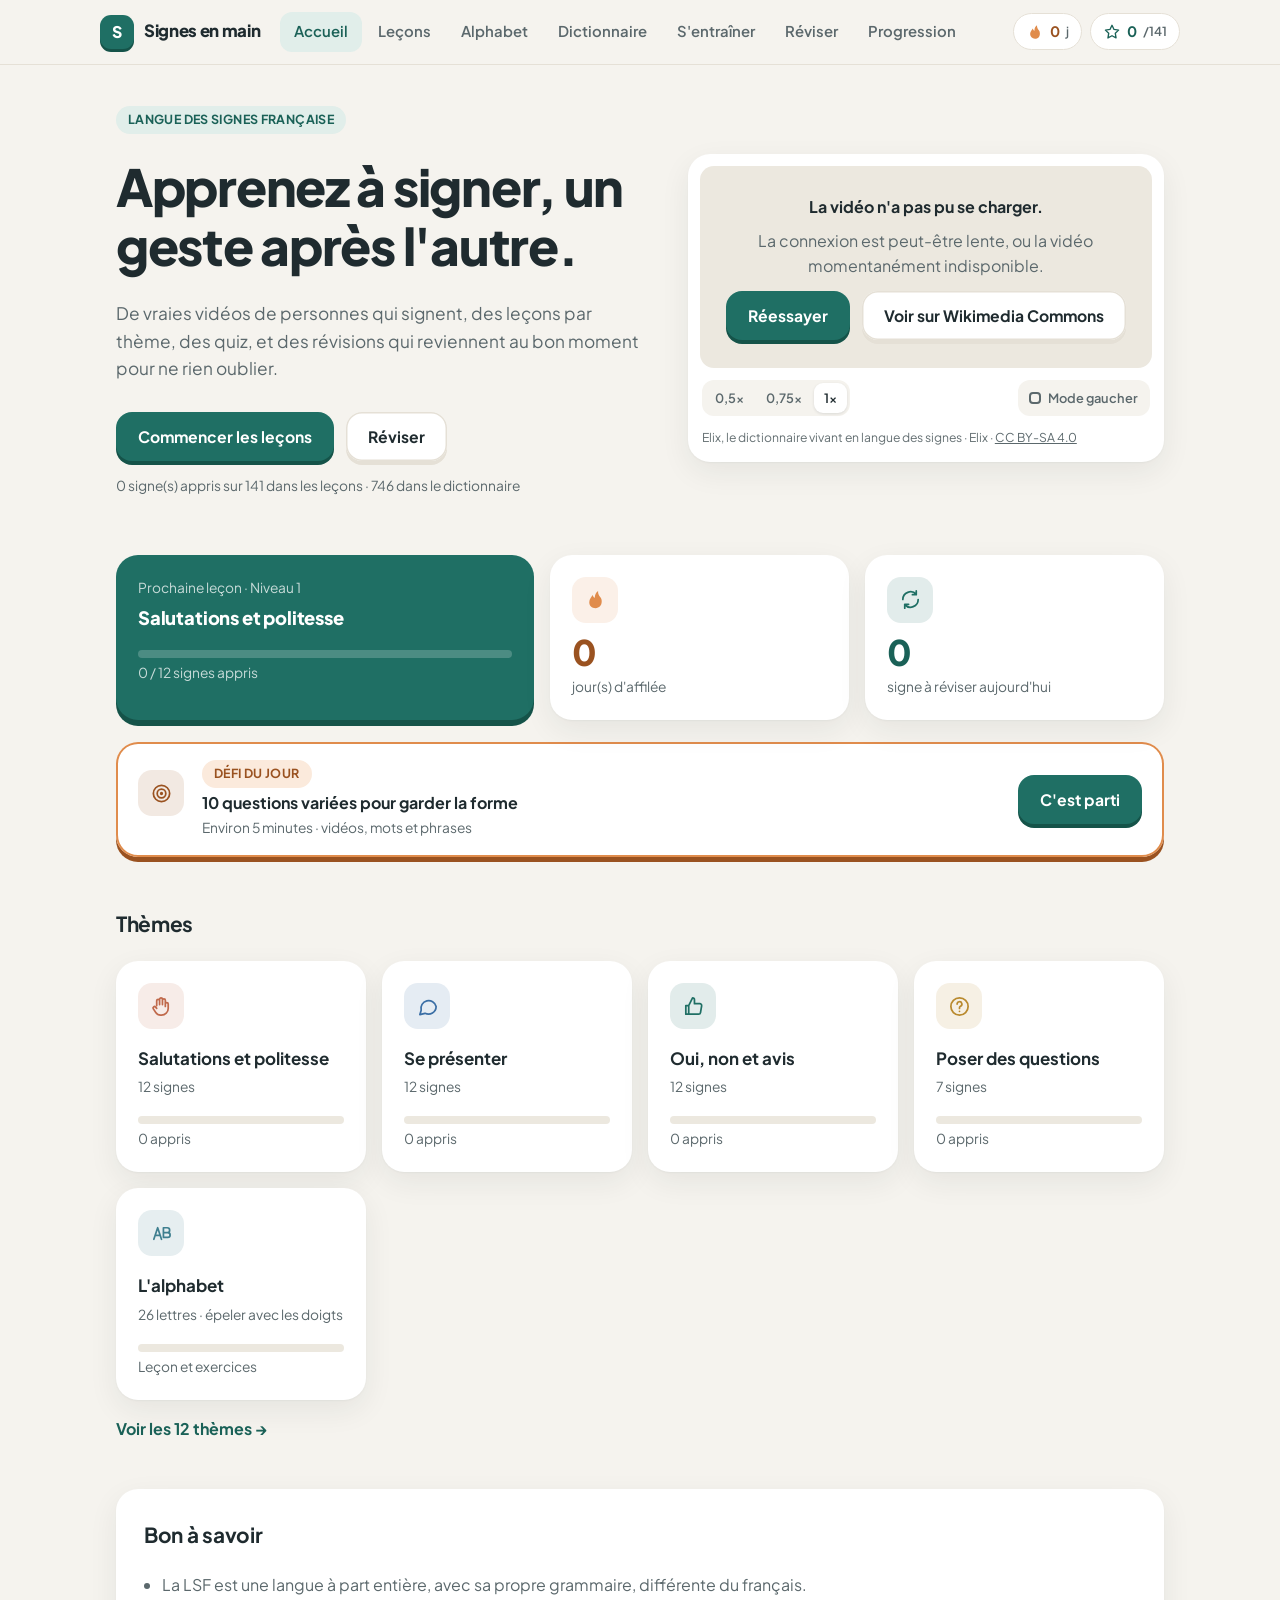
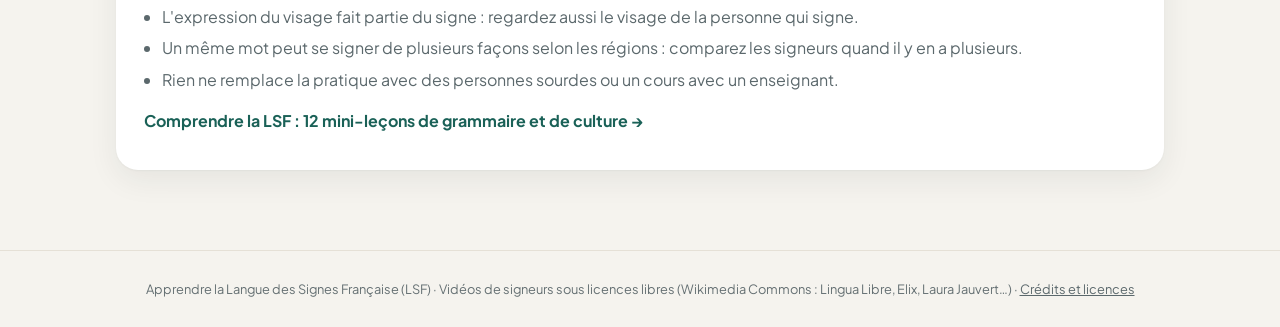
==== commit 621a87d1: "Page « Crédits et licences » et publication automatique - #/credits : personnes qui signent, sources" ====
--- a/index.html
+++ b/index.html
@@ -6,6 +6,11 @@
   <title>Signes en main</title>
   <meta name="description" content="Apprendre la Langue des Signes Française (LSF) avec de vraies vidéos de personnes qui signent : leçons, quiz, révisions et dictionnaire.">
   <meta name="theme-color" content="#f5f3ee">
+  <meta property="og:title" content="Signes en main – apprendre la LSF">
+  <meta property="og:description" content="Leçons, exercices, révisions et dictionnaire de la Langue des Signes Française, avec de vraies vidéos de personnes qui signent.">
+  <meta property="og:type" content="website">
+  <meta property="og:locale" content="fr_FR">
+  <link rel="icon" href="data:image/svg+xml,%3Csvg xmlns='http://www.w3.org/2000/svg' viewBox='0 0 64 64'%3E%3Crect width='64' height='64' rx='16' fill='%231f6f64'/%3E%3Ctext x='32' y='45' font-family='Arial,sans-serif' font-size='38' font-weight='700' fill='white' text-anchor='middle'%3ES%3C/text%3E%3C/svg%3E">
   <script>
     // Apparence choisie (clair / sombre doux / auto), appliquée avant l'affichage pour éviter un éclair blanc
     try { document.documentElement.dataset.theme = JSON.parse(localStorage.getItem("lsf-reglages") || "{}").theme || "clair"; } catch (e) {}
@@ -13,7 +18,7 @@
   <link rel="preconnect" href="https://fonts.googleapis.com">
   <link rel="preconnect" href="https://fonts.gstatic.com" crossorigin>
   <link href="https://fonts.googleapis.com/css2?family=Plus+Jakarta+Sans:wght@400;500;600;700;800&display=swap" rel="stylesheet">
-  <link rel="stylesheet" href="css/style.css?v=5a081bb1">
+  <link rel="stylesheet" href="css/style.css?v=bb43a6b9">
 </head>
 <body>
   <a class="lien-evitement" href="#app" onclick="event.preventDefault(); const h = document.querySelector('#app h1') || document.getElementById('app'); h.setAttribute('tabindex', '-1'); h.focus();">Aller au contenu</a>
@@ -36,7 +41,8 @@
 
   <footer class="footer">
     Apprendre la Langue des Signes Française (LSF) · Vidéos de signeurs sous licences libres (Wikimedia Commons :
-    Lingua Libre, Elix, Laura Jauvert…) · <a href="studio/">Studio 3D (expérimental)</a>
+    Lingua Libre, Elix, Laura Jauvert…) · <a href="#/credits">Crédits et licences</a>
+    <span id="lien-studio" hidden> · <a href="studio/">Studio 3D (expérimental)</a></span>
   </footer>
 
   <!-- Pas de modules : le site s'ouvre aussi en double-cliquant sur index.html (vidéos lues en ligne) -->
@@ -44,12 +50,14 @@
   <script src="js/progress.js?v=fa27bdea"></script>
   <script src="js/dictionnaire.js?v=caa1ed23"></script>
   <script src="js/alphabet.js?v=194b3d35"></script>
-  <script src="js/descriptions.js?v=02733cbb"></script>
-  <script src="js/page-dictionnaire.js?v=533ef41e"></script>
+  <script src="js/descriptions.js?v=a6c470cd"></script>
+  <script src="js/page-dictionnaire.js?v=0357a514"></script>
+  <script src="js/signalements.js?v=21509e34"></script>
   <script src="js/phrases.js?v=d8cfab4e"></script>
   <script src="js/exercices.js?v=be856c77"></script>
   <script src="js/comprendre.js?v=8f681499"></script>
-  <script src="js/app.js?v=cbaf902c"></script>
+  <script src="js/credits.js?v=a79e6a01"></script>
+  <script src="js/app.js?v=3f071850"></script>
   <script>
     // Si les fichiers du site n'ont pas pu être chargés (page ouverte en « aperçu » dans un
     // autre logiciel), on explique comment l'ouvrir au lieu d'afficher une page blanche.
--- a/css/style.css
+++ b/css/style.css
@@ -772,3 +772,41 @@
   .vignettes { grid-template-columns: repeat(2, 1fr); }
   .bloc-phrase { padding: 12px; }
 }
+
+/* ------------------------------------------------------------------ */
+/* Descriptions vérifiées et « Signaler une erreur »                    */
+/* ------------------------------------------------------------------ */
+.etiquette-verifiee { font-size: 12px; font-weight: 700; color: var(--ok-texte); background: var(--ok-pale); border-radius: 999px; padding: 3px 10px; }
+.signaler { margin: 4px 0 18px; }
+.signaler summary { cursor: pointer; color: var(--doux); font-weight: 600; font-size: .92rem; width: fit-content; padding: 4px 0; }
+.signaler summary:hover { color: var(--accent-texte); }
+.signaler[open] summary { color: var(--accent-texte); margin-bottom: 10px; }
+.form-signaler { background: var(--surface); border-radius: var(--rayon); box-shadow: var(--ombre); padding: 16px 18px; display: grid; gap: 12px; }
+.form-signaler fieldset { border: 0; padding: 0; margin: 0; display: grid; grid-template-columns: repeat(auto-fill, minmax(210px, 1fr)); gap: 6px 14px; }
+.form-signaler legend { font-weight: 700; margin-bottom: 8px; padding: 0; }
+.form-signaler .case { display: flex; align-items: center; gap: 8px; cursor: pointer; }
+.form-signaler input[type=checkbox] { width: 18px; height: 18px; accent-color: var(--accent); }
+.champ-texte { display: grid; gap: 6px; font-weight: 600; }
+.champ-texte textarea {
+  font: inherit; font-weight: 400; padding: 10px 12px; border-radius: 12px; border: 2px solid var(--bord);
+  background: var(--fond); color: var(--texte); resize: vertical;
+}
+.champ-texte textarea:focus { outline: none; border-color: var(--accent); }
+.message-signaler { margin: 0; color: var(--ko-texte); font-weight: 600; }
+.message-signaler:empty { display: none; }
+.merci-signaler { margin: 0; }
+.form-signaler .btn { justify-self: start; }
+
+/* ------------------------------------------------------------------ */
+/* Crédits et licences                                                  */
+/* ------------------------------------------------------------------ */
+.grille-credits { display: grid; grid-template-columns: repeat(auto-fill, minmax(240px, 1fr)); gap: 12px; }
+.credit-carte { background: var(--surface); border-radius: var(--rayon); box-shadow: var(--ombre); padding: 14px 16px; display: grid; gap: 4px; align-content: start; }
+.credit-carte a, .liste-sources a, .table-credits a, main section > p a, .hero-sous a { color: var(--accent-texte); font-weight: 600; }
+.liste-sources { padding-left: 20px; max-width: 760px; }
+.liste-sources li { margin: 8px 0; }
+.liste-complete summary { cursor: pointer; font-weight: 700; color: var(--accent-texte); padding: 6px 0; }
+.table-defile { overflow-x: auto; margin-top: 10px; border-radius: var(--rayon); box-shadow: var(--ombre); }
+.table-credits { width: 100%; border-collapse: collapse; background: var(--surface); font-size: .9rem; }
+.table-credits th, .table-credits td { text-align: left; padding: 8px 12px; border-bottom: 1px solid var(--bord); }
+.table-credits th { position: sticky; top: 0; background: var(--fond-2); }
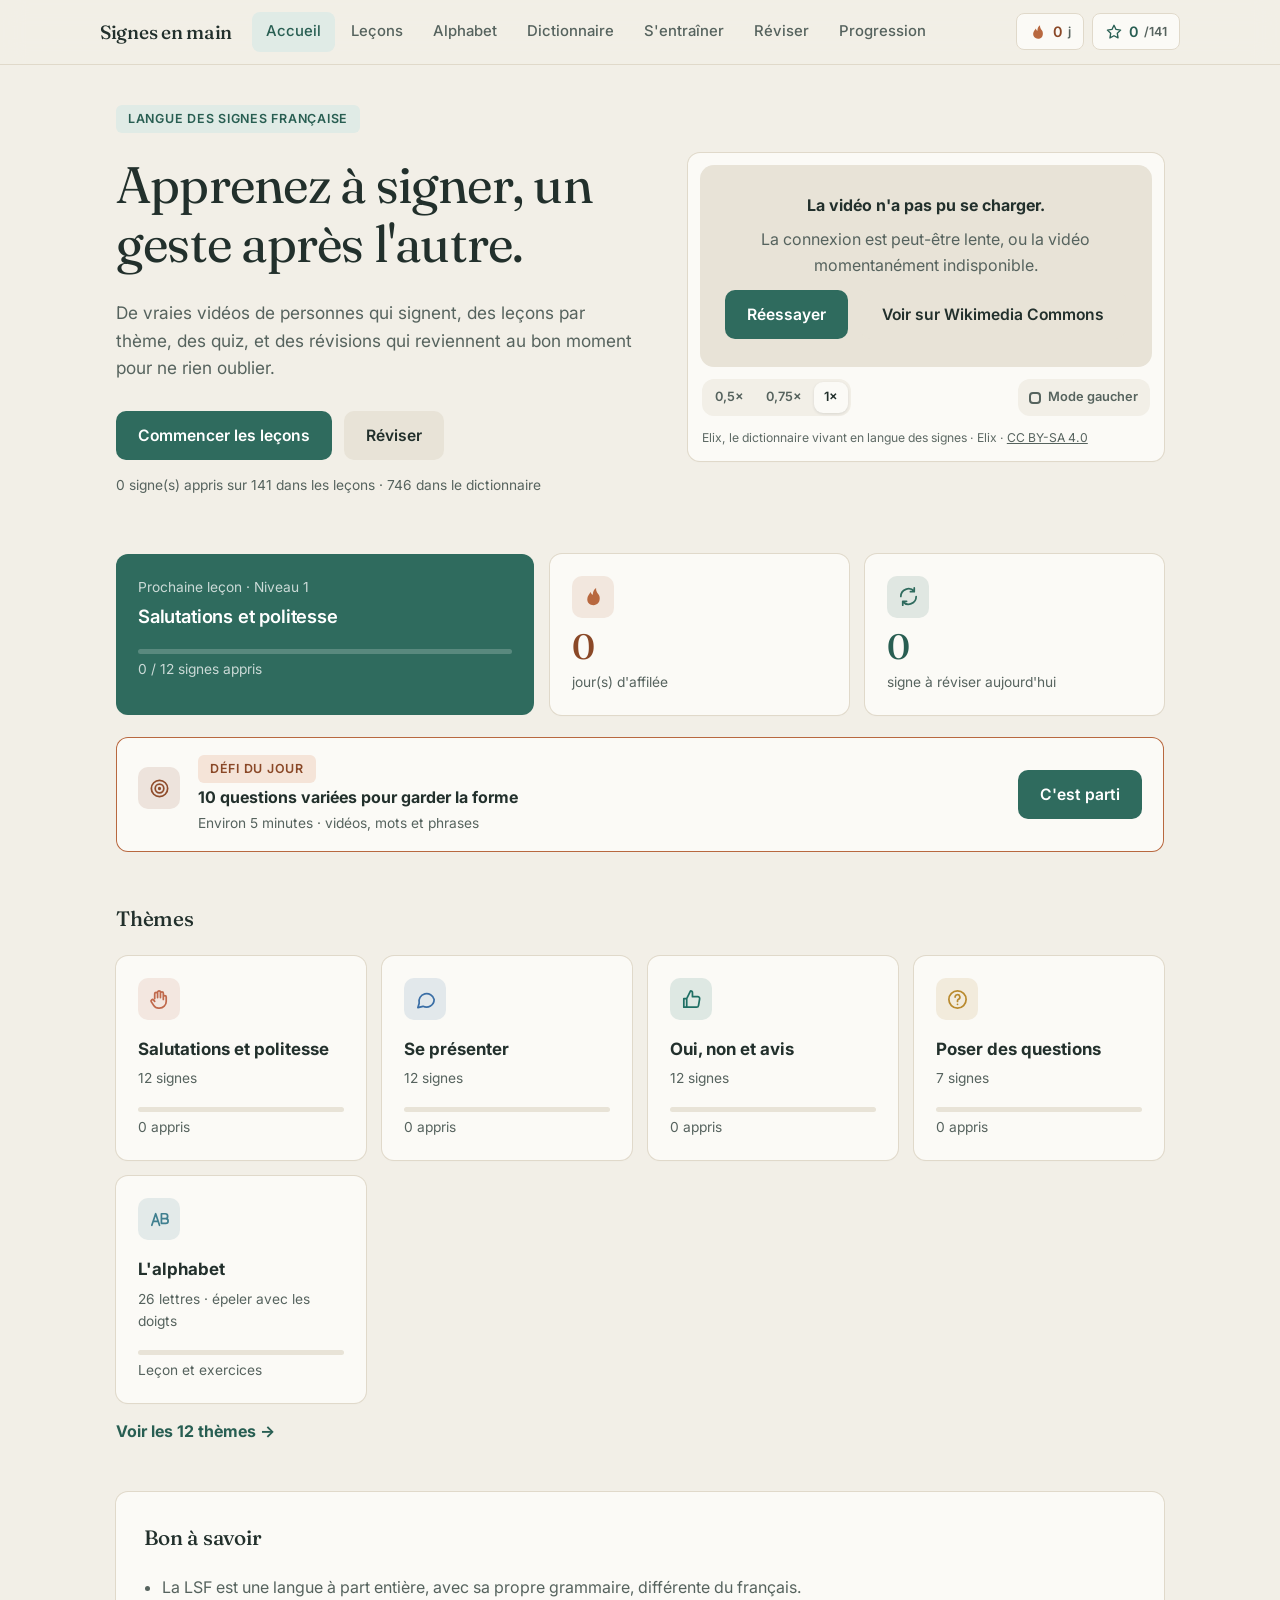
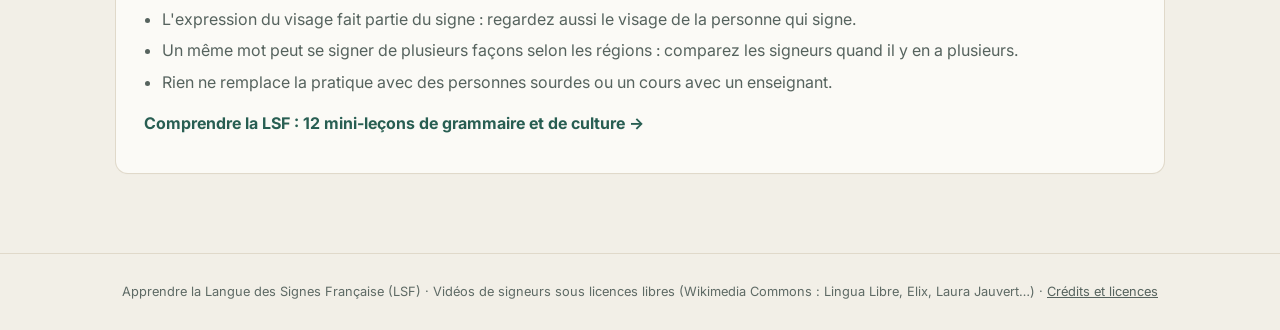
==== commit 9fe9c3c9: "Nouvelle direction artistique « Naturel », moins enfantine Titres en Fraunces et texte en Inter, pal" ====
--- a/index.html
+++ b/index.html
@@ -5,26 +5,26 @@
   <meta name="viewport" content="width=device-width, initial-scale=1">
   <title>Signes en main</title>
   <meta name="description" content="Apprendre la Langue des Signes Française (LSF) avec de vraies vidéos de personnes qui signent : leçons, quiz, révisions et dictionnaire.">
-  <meta name="theme-color" content="#f5f3ee">
+  <meta name="theme-color" content="#f2efe7">
   <meta property="og:title" content="Signes en main – apprendre la LSF">
   <meta property="og:description" content="Leçons, exercices, révisions et dictionnaire de la Langue des Signes Française, avec de vraies vidéos de personnes qui signent.">
   <meta property="og:type" content="website">
   <meta property="og:locale" content="fr_FR">
-  <link rel="icon" href="data:image/svg+xml,%3Csvg xmlns='http://www.w3.org/2000/svg' viewBox='0 0 64 64'%3E%3Crect width='64' height='64' rx='16' fill='%231f6f64'/%3E%3Ctext x='32' y='45' font-family='Arial,sans-serif' font-size='38' font-weight='700' fill='white' text-anchor='middle'%3ES%3C/text%3E%3C/svg%3E">
+  <link rel="icon" href="data:image/svg+xml,%3Csvg xmlns='http://www.w3.org/2000/svg' viewBox='0 0 64 64'%3E%3Crect width='64' height='64' rx='16' fill='%232f6b5e'/%3E%3Ctext x='32' y='45' font-family='Arial,sans-serif' font-size='38' font-weight='700' fill='white' text-anchor='middle'%3ES%3C/text%3E%3C/svg%3E">
   <script>
     // Apparence choisie (clair / sombre doux / auto), appliquée avant l'affichage pour éviter un éclair blanc
     try { document.documentElement.dataset.theme = JSON.parse(localStorage.getItem("lsf-reglages") || "{}").theme || "clair"; } catch (e) {}
   </script>
   <link rel="preconnect" href="https://fonts.googleapis.com">
   <link rel="preconnect" href="https://fonts.gstatic.com" crossorigin>
-  <link href="https://fonts.googleapis.com/css2?family=Plus+Jakarta+Sans:wght@400;500;600;700;800&display=swap" rel="stylesheet">
-  <link rel="stylesheet" href="css/style.css?v=bb43a6b9">
+  <link href="https://fonts.googleapis.com/css2?family=Fraunces:opsz,wght@9..144,400;9..144,500&family=Inter:wght@400;500;600;700&display=swap" rel="stylesheet">
+  <link rel="stylesheet" href="css/style.css?v=bc9271bf">
 </head>
 <body>
   <a class="lien-evitement" href="#app" onclick="event.preventDefault(); const h = document.querySelector('#app h1') || document.getElementById('app'); h.setAttribute('tabindex', '-1'); h.focus();">Aller au contenu</a>
   <div class="bandeau-hors-ligne" id="hors-ligne" role="status" hidden>Vous êtes hors ligne : les vidéos ne peuvent pas se charger. Votre progression, elle, reste bien enregistrée.</div>
   <header class="topbar">
-    <a href="#/" class="logo"><span class="logo-mark">S</span>Signes en main</a>
+    <a href="#/" class="logo">Signes en main</a>
     <nav aria-label="Navigation principale">
       <a href="#/">Accueil</a>
       <a href="#/lecons">Leçons</a>
@@ -52,11 +52,11 @@
   <script src="js/alphabet.js?v=194b3d35"></script>
   <script src="js/descriptions.js?v=a6c470cd"></script>
   <script src="js/page-dictionnaire.js?v=0357a514"></script>
-  <script src="js/signalements.js?v=21509e34"></script>
+  <script src="js/signalements.js?v=840139e5"></script>
   <script src="js/phrases.js?v=d8cfab4e"></script>
   <script src="js/exercices.js?v=be856c77"></script>
   <script src="js/comprendre.js?v=8f681499"></script>
-  <script src="js/credits.js?v=a79e6a01"></script>
+  <script src="js/credits.js?v=69783db6"></script>
   <script src="js/app.js?v=3f071850"></script>
   <script>
     // Si les fichiers du site n'ont pas pu être chargés (page ouverte en « aperçu » dans un
--- a/css/style.css
+++ b/css/style.css
@@ -1,60 +1,61 @@
 /* =====================================================================
-   Signes en main — direction artistique « parcours » :
-   grandes cartes arrondies, boutons en relief, parcours de pastilles,
-   palette sobre (vert sapin, sable chaud, abricot en touche), sans noir pur.
+   Signes en main — direction artistique « Naturel » :
+   titres en serif (Fraunces), texte en Inter, vert sapin, sable et terre cuite,
+   des filets fins plutôt que des ombres, des boutons plats, sans noir pur.
    ===================================================================== */
 :root {
-  --fond: #f5f3ee;          /* sable très clair */
-  --fond-2: #ece8df;
-  --surface: #ffffff;
-  --texte: #1f2b2f;         /* encre vert-gris, pas de noir pur */
-  --doux: #5b686c;
-  --tres-doux: #646f72;     /* contrastes vérifiés : au moins 4,5:1 sur le fond (WCAG AA) */
-  --bord: #e5e0d6;
-  --accent: #1f6f64;        /* vert sapin */
-  --accent-fonce: #155349;
-  --accent-pale: #e1eeea;
-  --accent-texte: #1a6157;  /* l'accent quand il sert de couleur de texte */
-  --chaud: #e08c4c;         /* abricot : série, élément « en cours » */
-  --chaud-fonce: #9a5220;
-  --chaud-pale: #fbeadc;
-  --chaud-texte: #9a5220;
-  --ok: #2a7f53;
-  --ok-fonce: #1f6341;
-  --ok-pale: #e3f2e9;
-  --ok-texte: #1f6341;
-  --ko: #b84f38;
-  --ko-fonce: #933b28;
-  --ko-pale: #f8e5df;
-  --ko-texte: #933b28;
-  --verre: rgba(245, 243, 238, .88); /* barre du haut translucide */
+  --fond: #f2efe7;          /* sable clair */
+  --fond-2: #e8e3d7;
+  --surface: #fbfaf6;       /* papier, pas de blanc pur */
+  --texte: #22302c;         /* encre vert-gris, pas de noir pur */
+  --doux: #56635e;
+  --tres-doux: #5e6a65;     /* contrastes vérifiés : au moins 4,5:1 sur le fond (WCAG AA) */
+  --bord: #e0d9ca;
+  --accent: #2f6b5e;        /* vert sapin */
+  --accent-fonce: #23544a;
+  --accent-pale: #e0ebe6;
+  --accent-texte: #285e52;  /* l'accent quand il sert de couleur de texte */
+  --chaud: #b8683f;         /* terre cuite : série, élément « en cours » */
+  --chaud-fonce: #8f4c2b;
+  --chaud-pale: #f5e4d8;
+  --chaud-texte: #8a4827;
+  --ok: #2f7a50;
+  --ok-fonce: #23603e;
+  --ok-pale: #e2efe4;
+  --ok-texte: #23603e;
+  --ko: #b0503a;
+  --ko-fonce: #8c3c2a;
+  --ko-pale: #f5e2db;
+  --ko-texte: #8c3c2a;
+  --verre: rgba(242, 239, 231, .92); /* barre du haut translucide */
   --blanc-photo: #ffffff;
   color-scheme: light;
-  --ombre: 0 1px 2px rgba(31, 43, 47, .04), 0 10px 30px rgba(31, 43, 47, .07);
-  --rayon: 22px;
-  --relief: 0 4px 0;        /* épaisseur des boutons « en relief » */
-}
-
-/* ---------- Thème sombre doux (réglage « Apparence ») : gris-vert, jamais de noir pur ---------- */
+  --ombre: 0 0 0 1px var(--bord), 0 1px 2px rgba(34, 48, 44, .04); /* un filet plutôt qu'une ombre */
+  --rayon: 12px;
+  --rayon-petit: 10px;
+  --titre: "Fraunces", Georgia, serif; /* titres */
+}
+
+/* ---------- Thème sombre doux (réglage « Apparence ») : vert-gris, jamais de noir pur ---------- */
 html[data-theme="sombre"] {
-  --fond: #1f2628; --fond-2: #283133; --surface: #2a3335; --texte: #e8ebe6; --doux: #b3bcb9; --tres-doux: #939e9c; --bord: #3b4548;
-  --accent: #2b7f72; --accent-fonce: #1b544b; --accent-pale: #244540; --accent-texte: #7cc7b8;
-  --chaud: #e3955a; --chaud-fonce: #a8632d; --chaud-pale: #4a3628; --chaud-texte: #f0b98c;
-  --ok: #2a7f53; --ok-fonce: #1f5e3e; --ok-pale: #233f30; --ok-texte: #9fdcb8;
-  --ko: #b84f38; --ko-fonce: #8a3a29; --ko-pale: #4a2a24; --ko-texte: #f2b0a0;
-  --verre: rgba(31, 38, 40, .88); --blanc-photo: #e9e6df;
-  --ombre: 0 1px 2px rgba(0, 0, 0, .2), 0 10px 30px rgba(0, 0, 0, .18);
+  --fond: #1d2422; --fond-2: #262f2c; --surface: #232b29; --texte: #e6e9e3; --doux: #b0bab5; --tres-doux: #949f9a; --bord: #36413d;
+  --accent: #3a7f70; --accent-fonce: #2a5f54; --accent-pale: #243e38; --accent-texte: #8fcbbb;
+  --chaud: #cf8459; --chaud-fonce: #a2603b; --chaud-pale: #43302a; --chaud-texte: #efb391;
+  --ok: #3a8a5c; --ok-fonce: #2b6a46; --ok-pale: #213a2c; --ok-texte: #a2d9b9;
+  --ko: #bf5d46; --ko-fonce: #933f2e; --ko-pale: #42282a; --ko-texte: #f2b0a0;
+  --verre: rgba(29, 36, 34, .92); --blanc-photo: #e9e6df;
+  --ombre: 0 0 0 1px var(--bord);
   color-scheme: dark;
 }
 @media (prefers-color-scheme: dark) {
   html[data-theme="auto"] {
-    --fond: #1f2628; --fond-2: #283133; --surface: #2a3335; --texte: #e8ebe6; --doux: #b3bcb9; --tres-doux: #939e9c; --bord: #3b4548;
-    --accent: #2b7f72; --accent-fonce: #1b544b; --accent-pale: #244540; --accent-texte: #7cc7b8;
-    --chaud: #e3955a; --chaud-fonce: #a8632d; --chaud-pale: #4a3628; --chaud-texte: #f0b98c;
-    --ok: #2a7f53; --ok-fonce: #1f5e3e; --ok-pale: #233f30; --ok-texte: #9fdcb8;
-    --ko: #b84f38; --ko-fonce: #8a3a29; --ko-pale: #4a2a24; --ko-texte: #f2b0a0;
-    --verre: rgba(31, 38, 40, .88); --blanc-photo: #e9e6df;
-    --ombre: 0 1px 2px rgba(0, 0, 0, .2), 0 10px 30px rgba(0, 0, 0, .18);
+    --fond: #1d2422; --fond-2: #262f2c; --surface: #232b29; --texte: #e6e9e3; --doux: #b0bab5; --tres-doux: #949f9a; --bord: #36413d;
+    --accent: #3a7f70; --accent-fonce: #2a5f54; --accent-pale: #243e38; --accent-texte: #8fcbbb;
+    --chaud: #cf8459; --chaud-fonce: #a2603b; --chaud-pale: #43302a; --chaud-texte: #efb391;
+    --ok: #3a8a5c; --ok-fonce: #2b6a46; --ok-pale: #213a2c; --ok-texte: #a2d9b9;
+    --ko: #bf5d46; --ko-fonce: #933f2e; --ko-pale: #42282a; --ko-texte: #f2b0a0;
+    --verre: rgba(29, 36, 34, .92); --blanc-photo: #e9e6df;
+    --ombre: 0 0 0 1px var(--bord);
     color-scheme: dark;
   }
 }
@@ -92,15 +93,15 @@
 * { box-sizing: border-box; }
 body {
   margin: 0;
-  font-family: "Plus Jakarta Sans", "Segoe UI", system-ui, sans-serif;
+  font-family: "Inter", "Segoe UI", system-ui, sans-serif;
   background: var(--fond);
   color: var(--texte);
   line-height: 1.6;
   -webkit-font-smoothing: antialiased;
 }
 a { color: inherit; }
-h1 { font-size: clamp(1.8rem, 4vw, 2.5rem); line-height: 1.15; letter-spacing: -.025em; font-weight: 800; margin: .2em 0 .5em; }
-h2 { font-size: 1.3rem; letter-spacing: -.015em; font-weight: 700; margin: 2.4em 0 1em; }
+h1 { font-family: var(--titre); font-size: clamp(1.8rem, 4vw, 2.5rem); line-height: 1.15; letter-spacing: -.015em; font-weight: 400; margin: .2em 0 .5em; }
+h2 { font-family: var(--titre); font-size: 1.3rem; letter-spacing: -.01em; font-weight: 500; margin: 2.4em 0 1em; }
 .petit { color: var(--doux); font-size: .86rem; }
 
 /* ---------- Barre du haut ---------- */
@@ -110,19 +111,15 @@
   background: var(--verre); backdrop-filter: blur(12px);
   border-bottom: 1px solid var(--bord); position: sticky; top: 0; z-index: 10;
 }
-.logo { display: flex; align-items: center; gap: 10px; font-weight: 800; text-decoration: none; letter-spacing: -.02em; font-size: 1.05rem; }
-.logo-mark {
-  width: 34px; height: 34px; border-radius: 11px; display: grid; place-items: center;
-  background: var(--accent); color: #fff; font-size: 1rem; box-shadow: 0 3px 0 var(--accent-fonce);
-}
+.logo { font-family: var(--titre); font-weight: 500; text-decoration: none; letter-spacing: -.015em; font-size: 1.2rem; }
 .topbar nav { display: flex; gap: 2px; flex-wrap: wrap; flex: 1; }
-.topbar nav a { text-decoration: none; padding: 8px 14px; border-radius: 12px; color: var(--doux); font-size: .93rem; font-weight: 600; }
+.topbar nav a { text-decoration: none; padding: 8px 14px; border-radius: 8px; color: var(--doux); font-size: .93rem; font-weight: 500; }
 .topbar nav a:hover { color: var(--texte); background: var(--fond-2); }
 .topbar nav a.actif { color: var(--accent-texte); background: var(--accent-pale); }
 .compteurs { display: flex; gap: 8px; }
 .compteur {
-  display: inline-flex; align-items: center; gap: 6px; padding: 6px 12px; border-radius: 99px; text-decoration: none;
-  background: var(--surface); border: 1px solid var(--bord); font-weight: 700; font-size: .9rem;
+  display: inline-flex; align-items: center; gap: 6px; padding: 6px 12px; border-radius: 8px; text-decoration: none;
+  background: var(--surface); border: 1px solid var(--bord); font-weight: 600; font-size: .9rem;
 }
 .compteur svg { width: 18px; height: 18px; }
 .compteur.serie { color: var(--chaud-texte); }
@@ -134,25 +131,25 @@
 .footer { text-align: center; color: var(--tres-doux); font-size: .8rem; padding: 28px 16px; border-top: 1px solid var(--bord); }
 .footer a { color: var(--doux); }
 
-/* ---------- Boutons en relief ---------- */
+/* ---------- Boutons plats ---------- */
 .btn {
-  display: inline-block; border: none; cursor: pointer; text-decoration: none; font: inherit; font-weight: 700; font-size: .98rem;
-  background: var(--accent); color: #fff; padding: 12px 22px; border-radius: 16px; margin-top: 12px;
-  box-shadow: var(--relief) var(--accent-fonce); transition: filter .15s, transform .08s, box-shadow .08s;
-  position: relative; top: 0;
-}
-.btn:hover { filter: brightness(1.06); }
-.btn:active { transform: translateY(3px); box-shadow: 0 1px 0 var(--accent-fonce); }
-.btn-second { background: var(--surface); color: var(--texte); box-shadow: 0 0 0 1.5px var(--bord) inset, var(--relief) var(--bord); }
-.btn-second:active { box-shadow: 0 0 0 1.5px var(--bord) inset, 0 1px 0 var(--bord); }
-.btn-ok { background: var(--ok); box-shadow: var(--relief) var(--ok-fonce); }
-.btn-ko { background: var(--ko); box-shadow: var(--relief) var(--ko-fonce); }
+  display: inline-block; border: none; cursor: pointer; text-decoration: none; font: inherit; font-weight: 600; font-size: .98rem;
+  background: var(--accent); color: #fff; padding: 12px 22px; border-radius: 10px; margin-top: 12px;
+  transition: background .15s; position: relative; top: 0;
+}
+.btn:hover { background: var(--accent-fonce); }
+.btn-second { background: var(--fond-2); color: var(--texte); }
+.btn-second:hover { background: color-mix(in srgb, var(--fond-2) 80%, var(--texte)); }
+.btn-ok { background: var(--ok); }
+.btn-ok:hover { background: var(--ok-fonce); }
+.btn-ko { background: var(--ko); }
+.btn-ko:hover { background: var(--ko-fonce); }
 .btn-grand { padding: 15px 30px; font-size: 1.05rem; }
 .retour { display: inline-block; color: var(--doux); text-decoration: none; font-size: .92rem; font-weight: 600; margin-bottom: 8px; }
 .retour:hover { color: var(--accent-texte); }
 .surtitre {
-  display: inline-block; font-size: .78rem; font-weight: 700; color: var(--accent-texte); background: var(--accent-pale);
-  padding: 4px 12px; border-radius: 99px; letter-spacing: .03em; text-transform: uppercase;
+  display: inline-block; font-size: .78rem; font-weight: 600; color: var(--accent-texte); background: var(--accent-pale);
+  padding: 4px 12px; border-radius: 6px; letter-spacing: .06em; text-transform: uppercase;
 }
 a.surtitre { text-decoration: none; }
 .lien-plus { color: var(--accent-texte); font-weight: 700; text-decoration: none; }
@@ -167,10 +164,10 @@
   background: var(--surface); border-radius: var(--rayon); padding: 22px; text-decoration: none; display: flex; flex-direction: column; gap: 4px;
   box-shadow: var(--ombre); transition: transform .2s;
 }
-a.tuile:hover { transform: translateY(-2px); }
-.tuile-titre { font-weight: 800; font-size: 1.15rem; letter-spacing: -.01em; }
-.tuile-chiffre { font-size: 2.2rem; font-weight: 800; letter-spacing: -.03em; line-height: 1.1; }
-.tuile.continuer { background: var(--accent); color: #fff; box-shadow: 0 6px 0 var(--accent-fonce); }
+a.tuile:hover { box-shadow: 0 0 0 1px var(--accent) inset; }
+.tuile-titre { font-weight: 600; font-size: 1.15rem; letter-spacing: -.01em; }
+.tuile-chiffre { font-family: var(--titre); font-size: 2.2rem; font-weight: 500; letter-spacing: -.015em; line-height: 1.1; }
+.tuile.continuer { background: var(--accent); color: #fff; box-shadow: none; }
 .tuile.continuer .petit { color: rgba(255,255,255,.75); }
 .tuile.continuer .barre { background: rgba(255,255,255,.2); }
 .tuile.continuer .barre span { background: #fff; }
@@ -189,60 +186,51 @@
   background: var(--surface); border-radius: var(--rayon); padding: 22px; box-shadow: var(--ombre);
   transition: transform .2s;
 }
-.carte:hover { transform: translateY(-3px); }
+.carte:hover { box-shadow: 0 0 0 1px var(--accent) inset; }
 .carte-icone {
-  width: 46px; height: 46px; border-radius: 14px; display: grid; place-items: center; margin-bottom: 12px;
+  width: 42px; height: 42px; border-radius: 10px; display: grid; place-items: center; margin-bottom: 12px;
   color: var(--c); background: color-mix(in srgb, var(--c) 13%, var(--surface));
 }
 .carte-icone svg { width: 23px; height: 23px; }
 .carte-titre { font-weight: 700; font-size: 1.06rem; }
-.barre { height: 8px; background: var(--fond-2); border-radius: 99px; overflow: hidden; margin-top: 14px; }
+.barre { height: 5px; background: var(--fond-2); border-radius: 99px; overflow: hidden; margin-top: 14px; }
 .barre span { display: block; height: 100%; background: var(--c, var(--accent)); border-radius: 99px; }
 .titre-icone { display: flex; align-items: center; gap: 14px; }
 .titre-icone .carte-icone { margin: 0; }
 
-/* ---------- Parcours (page Leçons) ---------- */
+/* ---------- Parcours (page Leçons) : une table des matières en grille ---------- */
 .unite {
-  border-radius: var(--rayon); padding: 20px 24px; margin: 36px 0 8px; color: #fff;
-  background: var(--c); box-shadow: 0 5px 0 color-mix(in srgb, var(--c) 70%, black);
+  border-radius: var(--rayon); padding: 16px 20px; margin: 36px 0 8px; color: var(--texte);
+  background: color-mix(in srgb, var(--c) 10%, var(--surface)); box-shadow: inset 0 0 0 1px color-mix(in srgb, var(--c) 25%, var(--bord));
   display: flex; align-items: center; justify-content: space-between; gap: 16px; flex-wrap: wrap;
 }
 .unite:first-of-type { margin-top: 20px; }
-.unite small { display: block; font-size: .78rem; font-weight: 700; letter-spacing: .06em; text-transform: uppercase; opacity: .8; }
-.unite strong { font-size: 1.3rem; font-weight: 800; letter-spacing: -.01em; }
-.unite .compte { font-weight: 700; font-size: .9rem; background: rgba(0,0,0,.18); padding: 6px 12px; border-radius: 99px; }
-.parcours { display: flex; flex-direction: column; align-items: center; gap: 22px; padding: 28px 0 8px; }
-.etape { --d: 0px; transform: translateX(var(--d)); display: flex; flex-direction: column; align-items: center; gap: 8px; text-decoration: none; width: 170px; text-align: center; }
-.etape:nth-child(4n+2) { --d: 70px; }
-.etape:nth-child(4n+3) { --d: 100px; }
-.etape:nth-child(4n+4) { --d: 50px; }
-.etape:nth-child(4n+1) { --d: -60px; }
+.unite small { display: block; font-size: .78rem; font-weight: 700; letter-spacing: .08em; text-transform: uppercase; color: var(--c); }
+html[data-theme="sombre"] .unite small { filter: brightness(1.7); }
+@media (prefers-color-scheme: dark) { html[data-theme="auto"] .unite small { filter: brightness(1.7); } }
+.unite strong { font-family: var(--titre); font-size: 1.3rem; font-weight: 500; letter-spacing: -.015em; }
+.unite .compte { font-weight: 500; font-size: .9rem; background: var(--surface); color: var(--doux); padding: 6px 12px; border-radius: 8px; }
+.parcours { display: grid; grid-template-columns: repeat(auto-fill, minmax(210px, 1fr)); gap: 12px; padding: 16px 0 8px; }
+.etape {
+  position: relative; display: grid; grid-template-columns: auto 1fr; grid-template-rows: auto auto; column-gap: 12px; align-items: center;
+  padding: 12px 14px; text-decoration: none; background: var(--surface); border-radius: var(--rayon-petit); box-shadow: 0 0 0 1px var(--bord) inset;
+}
+.etape:hover { box-shadow: 0 0 0 1px var(--c) inset; }
 .pastille {
-  position: relative; width: 84px; height: 84px; border-radius: 50%; display: grid; place-items: center;
+  grid-row: 1 / 3; position: relative; width: 44px; height: 44px; border-radius: 50%; display: grid; place-items: center;
   background: conic-gradient(var(--c) calc(var(--p) * 1%), color-mix(in srgb, var(--c) 18%, var(--fond)) 0);
-  transition: transform .15s;
-}
-.pastille::before {
-  content: ""; position: absolute; inset: 7px; border-radius: 50%;
-  background: var(--surface); box-shadow: 0 4px 0 color-mix(in srgb, var(--c) 35%, var(--surface));
-}
-.pastille svg { position: relative; width: 32px; height: 32px; color: var(--c); }
-.etape:hover .pastille { transform: translateY(-3px); }
-.etape.fini .pastille::before { background: var(--c); box-shadow: 0 4px 0 color-mix(in srgb, var(--c) 70%, black); }
+}
+.pastille::before { content: ""; position: absolute; inset: 3px; border-radius: 50%; background: var(--surface); }
+.pastille svg { position: relative; width: 20px; height: 20px; color: var(--c); }
+.etape.fini .pastille::before { background: var(--c); }
 .etape.fini .pastille svg { color: #fff; }
-.etape-nom { font-weight: 700; font-size: .95rem; line-height: 1.25; }
-.etape-info { font-size: .78rem; color: var(--doux); font-weight: 600; margin-top: -6px; }
+.etape-nom { align-self: end; font-weight: 600; font-size: .95rem; line-height: 1.25; }
+.etape-info { align-self: start; font-size: .78rem; color: var(--doux); }
+.etape.suivante { box-shadow: 0 0 0 2px var(--chaud) inset; }
 .bulle-suivante {
-  background: var(--chaud-fonce); color: #fff; font-weight: 800; font-size: .8rem; letter-spacing: .02em; text-transform: uppercase;
-  padding: 6px 12px; border-radius: 12px; position: relative; box-shadow: 0 3px 0 color-mix(in srgb, var(--chaud-fonce) 70%, black); margin-bottom: 4px;
-  animation: flotter 2.4s ease-in-out infinite;
-}
-.bulle-suivante::after {
-  content: ""; position: absolute; left: 50%; bottom: -6px; width: 12px; height: 12px; background: var(--chaud-fonce);
-  transform: translateX(-50%) rotate(45deg); border-radius: 2px;
-}
-.etape.suivante .pastille { outline: 4px solid var(--chaud-pale); outline-offset: 4px; }
-@keyframes flotter { 50% { transform: translateY(-4px); } }
+  position: absolute; top: 0; left: 14px; transform: translateY(-50%); background: var(--chaud-fonce); color: #fff;
+  font-weight: 600; font-size: .68rem; letter-spacing: .04em; text-transform: uppercase; padding: 2px 8px; border-radius: 4px;
+}
 
 /* ---------- Page d'un thème ---------- */
 .actions-theme { display: flex; gap: 12px; flex-wrap: wrap; margin: 0 0 24px; }
@@ -250,16 +238,15 @@
 .liste-signes { display: grid; grid-template-columns: repeat(auto-fill, minmax(210px, 1fr)); gap: 10px; margin-bottom: 20px; }
 .ligne-signe {
   display: flex; justify-content: space-between; align-items: center; gap: 8px; text-decoration: none; font-weight: 600;
-  background: var(--surface); padding: 15px 18px; border-radius: 16px; box-shadow: 0 0 0 1.5px var(--bord) inset, 0 3px 0 var(--bord);
-  transition: color .15s, transform .1s;
-}
-.ligne-signe:hover { color: var(--c); }
-.ligne-signe:active { transform: translateY(2px); }
+  background: var(--surface); padding: 15px 18px; border-radius: var(--rayon-petit); box-shadow: 0 0 0 1px var(--bord) inset;
+  transition: color .15s, box-shadow .15s;
+}
+.ligne-signe:hover { color: var(--c); box-shadow: 0 0 0 1px var(--c) inset; }
 .etat { color: var(--ok-texte); font-size: .78rem; font-weight: 700; white-space: nowrap; }
 
 /* ---------- Vidéos ---------- */
 .video-lsf { background: var(--surface); border-radius: var(--rayon); padding: 12px; box-shadow: var(--ombre); }
-.video-lsf video { display: block; width: 100%; max-height: 460px; border-radius: 14px; background: var(--fond-2); }
+.video-lsf video { display: block; width: 100%; max-height: 460px; border-radius: 8px; background: var(--fond-2); }
 .video-barre { display: flex; align-items: center; justify-content: space-between; gap: 12px; flex-wrap: wrap; padding: 12px 2px 2px; }
 .video-credit { font-size: .76rem; color: var(--tres-doux); }
 .credits { margin-top: 40px; font-size: .8rem; color: var(--tres-doux); }
@@ -290,7 +277,7 @@
 html.gaucher .video-lsf video { cursor: pointer; }
 .video-lecture .lire {
   width: 36px; height: 36px; flex: none; border: none; border-radius: 50%; background: var(--accent); color: #fff;
-  font-size: .8rem; cursor: pointer; box-shadow: 0 3px 0 var(--accent-fonce);
+  font-size: .8rem; cursor: pointer;
 }
 .video-lecture input { flex: 1; accent-color: var(--accent); min-width: 0; }
 /* « vers votre droite » s'inverse tout seul (voir directions() dans page-dictionnaire.js) */
@@ -385,34 +372,33 @@
 .quiz-tete { display: flex; align-items: center; gap: 16px; margin-bottom: 8px; }
 .quitter {
   width: 40px; height: 40px; border-radius: 12px; display: grid; place-items: center; text-decoration: none; flex-shrink: 0;
-  color: var(--doux); font-size: 1.3rem; font-weight: 700; background: var(--surface); box-shadow: 0 0 0 1.5px var(--bord) inset;
+  color: var(--doux); font-size: 1.3rem; font-weight: 700; background: var(--surface); box-shadow: 0 0 0 1px var(--bord) inset;
 }
 .quitter:hover { color: var(--texte); }
 .progression-quiz { flex: 1; height: 14px; background: var(--fond-2); border-radius: 99px; overflow: hidden; }
 .progression-quiz span { display: block; height: 100%; background: var(--ok); border-radius: 99px; transition: width .4s; box-shadow: inset 0 -3px 0 rgba(0,0,0,.08); }
 .quiz-compte { font-weight: 700; color: var(--doux); font-size: .9rem; white-space: nowrap; }
-.consigne { font-size: clamp(1.3rem, 3vw, 1.6rem); font-weight: 800; letter-spacing: -.015em; margin: 22px 0 18px; }
+.consigne { font-family: var(--titre); font-size: clamp(1.3rem, 3vw, 1.6rem); font-weight: 500; letter-spacing: -.015em; margin: 22px 0 18px; }
 .quiz { display: grid; grid-template-columns: 1.1fr 1fr; gap: 32px; align-items: center; }
 .choix { display: grid; grid-template-columns: 1fr 1fr; gap: 12px; }
 .btn-choix {
-  font: inherit; font-size: 1.02rem; font-weight: 700; padding: 18px 16px; border-radius: 16px; cursor: pointer; text-align: center;
+  font: inherit; font-size: 1.02rem; font-weight: 600; padding: 18px 16px; border-radius: var(--rayon); cursor: pointer; text-align: center;
   background: var(--surface); border: none; color: var(--texte);
-  box-shadow: 0 0 0 2px var(--bord) inset, var(--relief) var(--bord); transition: transform .08s, box-shadow .08s, background .15s;
-}
-.btn-choix:hover:not(:disabled) { background: var(--accent-pale); }
-.btn-choix:active:not(:disabled) { transform: translateY(3px); box-shadow: 0 0 0 2px var(--bord) inset, 0 1px 0 var(--bord); }
+  box-shadow: 0 0 0 1px var(--bord) inset; transition: box-shadow .1s, background .15s;
+}
+.btn-choix:hover:not(:disabled) { background: var(--accent-pale); box-shadow: 0 0 0 1px var(--accent) inset; }
 .btn-choix:disabled { cursor: default; }
-.btn-choix.juste { background: var(--ok-pale); color: var(--ok-texte); box-shadow: 0 0 0 2px var(--ok) inset, var(--relief) var(--ok); }
-.btn-choix.faux { background: var(--ko-pale); color: var(--ko-texte); box-shadow: 0 0 0 2px var(--ko) inset, var(--relief) var(--ko); }
+.btn-choix.juste { background: var(--ok-pale); color: var(--ok-texte); box-shadow: 0 0 0 2px var(--ok) inset; }
+.btn-choix.faux { background: var(--ko-pale); color: var(--ko-texte); box-shadow: 0 0 0 2px var(--ko) inset; }
 .choix-videos { display: grid; grid-template-columns: repeat(2, 1fr); gap: 14px; max-width: 820px; }
 .choix-video {
-  padding: 7px; border-radius: 18px; border: none; background: var(--surface); cursor: pointer;
-  box-shadow: 0 0 0 2px var(--bord) inset, var(--relief) var(--bord); transition: transform .08s;
-}
-.choix-video video { display: block; width: 100%; border-radius: 12px; aspect-ratio: 4 / 3; object-fit: cover; background: var(--fond-2); }
-.choix-video:hover:not(:disabled) { box-shadow: 0 0 0 2px var(--accent) inset, var(--relief) var(--accent-pale); }
-.choix-video.juste { box-shadow: 0 0 0 3px var(--ok) inset, var(--relief) var(--ok); }
-.choix-video.faux { box-shadow: 0 0 0 3px var(--ko) inset, var(--relief) var(--ko); opacity: .75; }
+  padding: 7px; border-radius: var(--rayon); border: none; background: var(--surface); cursor: pointer;
+  box-shadow: 0 0 0 1px var(--bord) inset; transition: box-shadow .1s;
+}
+.choix-video video { display: block; width: 100%; border-radius: 6px; aspect-ratio: 4 / 3; object-fit: cover; background: var(--fond-2); }
+.choix-video:hover:not(:disabled) { box-shadow: 0 0 0 1px var(--accent) inset; }
+.choix-video.juste { box-shadow: 0 0 0 3px var(--ok) inset; }
+.choix-video.faux { box-shadow: 0 0 0 3px var(--ko) inset; opacity: .75; }
 .choix-video:disabled { cursor: default; }
 /* bandeau de réponse en bas de l'écran */
 #retour-quiz:empty { display: none; }
@@ -427,11 +413,11 @@
 #retour-quiz .petit { display: block; font-size: .85rem; font-weight: 500; margin-top: 2px; }
 #retour-quiz .btn { margin: 0; min-width: 180px; text-align: center; }
 @keyframes monter { from { transform: translateY(100%); } }
-.msg-ok { color: var(--ok-texte); font-weight: 800; }
-.msg-ko { color: var(--ko-texte); font-weight: 800; }
+.msg-ok { color: var(--ok-texte); font-weight: 700; }
+.msg-ko { color: var(--ko-texte); font-weight: 700; }
 .quiz-fin { text-align: center; padding: 40px 0; }
 .quiz-fin .hero-actions { justify-content: center; }
-.score { font-size: 3.4rem; font-weight: 800; letter-spacing: -.03em; margin: 0; color: var(--accent-texte); }
+.score { font-family: var(--titre); font-size: 3.4rem; font-weight: 500; letter-spacing: -.015em; margin: 0; color: var(--accent-texte); }
 .quiz-fin .score-carte { display: inline-block; background: var(--surface); border-radius: var(--rayon); padding: 22px 48px; box-shadow: var(--ombre); margin: 8px 0 16px; }
 
 /* ---------- Révision ---------- */
@@ -449,7 +435,7 @@
 /* ---------- Progression ---------- */
 .stats { display: grid; grid-template-columns: repeat(auto-fit, minmax(220px, 1fr)); gap: 16px; }
 .stat { background: var(--surface); border-radius: var(--rayon); padding: 22px; display: flex; flex-direction: column; gap: 2px; color: var(--doux); font-size: .9rem; box-shadow: var(--ombre); }
-.stat-val { font-size: 2.1rem; font-weight: 800; letter-spacing: -.03em; color: var(--texte); }
+.stat-val { font-family: var(--titre); font-size: 2.1rem; font-weight: 500; letter-spacing: -.015em; color: var(--texte); }
 #reset { margin-top: 40px; }
 .bandeau-revision {
   display: flex; align-items: center; gap: 16px; margin-top: 28px; padding: 16px 20px; text-decoration: none;
@@ -458,7 +444,7 @@
 .bandeau-revision .carte-icone { margin: 0; flex-shrink: 0; }
 .bandeau-revision .fleche { margin-left: auto; font-size: 1.4rem; color: var(--accent-texte); }
 .niveau { display: flex; align-items: baseline; gap: 12px; }
-.niveau span { font-size: .75rem; font-weight: 700; text-transform: uppercase; letter-spacing: .06em; color: var(--accent-texte); background: var(--accent-pale); padding: 3px 10px; border-radius: 99px; }
+.niveau span { font-size: .75rem; font-weight: 600; text-transform: uppercase; letter-spacing: .06em; color: var(--accent-texte); background: var(--accent-pale); padding: 3px 10px; border-radius: 6px; }
 
 /* ---------- Dictionnaire ---------- */
 .recherche {
@@ -471,7 +457,7 @@
 .puces { display: flex; flex-wrap: wrap; gap: 8px; margin: 18px 0 14px; }
 .puce {
   font: inherit; font-size: .85rem; font-weight: 600; color: var(--doux); background: var(--surface);
-  border: none; box-shadow: 0 0 0 1.5px var(--bord) inset; border-radius: 99px; padding: 7px 13px; cursor: pointer; transition: all .15s;
+  border: none; box-shadow: 0 0 0 1px var(--bord) inset; border-radius: 8px; padding: 7px 13px; cursor: pointer; transition: all .15s;
 }
 .puce span { color: var(--tres-doux); font-size: .78rem; margin-left: 2px; }
 .puce:hover { color: var(--accent-texte); }
@@ -480,10 +466,9 @@
 .dico-grille { display: grid; grid-template-columns: repeat(auto-fill, minmax(190px, 1fr)); gap: 10px; margin-bottom: 20px; }
 .dico-carte {
   display: flex; flex-direction: column; gap: 2px; text-decoration: none; background: var(--surface);
-  border-radius: 16px; padding: 14px 16px; box-shadow: 0 0 0 1.5px var(--bord) inset, 0 3px 0 var(--bord); transition: transform .1s, color .15s;
-}
-.dico-carte:hover { color: var(--accent-texte); }
-.dico-carte:active { transform: translateY(2px); }
+  border-radius: var(--rayon-petit); padding: 14px 16px; box-shadow: 0 0 0 1px var(--bord) inset; transition: box-shadow .15s, color .15s;
+}
+.dico-carte:hover { color: var(--accent-texte); box-shadow: 0 0 0 1px var(--accent) inset; }
 .dico-mot { font-weight: 700; }
 .dico-cat, .dico-nb { font-size: .78rem; color: var(--tres-doux); }
 .dico-nb { color: var(--accent-texte); }
@@ -492,19 +477,19 @@
 .alphabet { display: grid; grid-template-columns: repeat(auto-fill, minmax(112px, 1fr)); gap: 12px; }
 .lettre {
   display: flex; flex-direction: column; align-items: center; gap: 4px; padding: 8px; cursor: pointer; font: inherit;
-  background: var(--surface); border: none; border-radius: 16px; box-shadow: 0 0 0 1.5px var(--bord) inset, 0 3px 0 var(--bord);
-  transition: transform .1s;
-}
-.lettre:hover { transform: translateY(-2px); }
+  background: var(--surface); border: none; border-radius: var(--rayon); box-shadow: 0 0 0 1px var(--bord) inset;
+  transition: box-shadow .15s;
+}
+.lettre:hover { box-shadow: 0 0 0 1px var(--accent) inset; }
 .lettre img { width: 100%; aspect-ratio: 1; object-fit: contain; border-radius: 10px; background: var(--blanc-photo); }
-.lettre strong { font-size: 1.1rem; font-weight: 800; }
+.lettre strong { font-family: var(--titre); font-size: 1.15rem; font-weight: 500; }
 .zoom { position: fixed; inset: 0; background: rgba(31, 43, 47, .55); display: grid; place-items: center; z-index: 20; cursor: zoom-out; }
 .zoom-carte { background: var(--surface); border-radius: var(--rayon); padding: 16px; text-align: center; max-width: min(90vw, 480px); }
 .zoom-carte img { width: 100%; border-radius: 12px; }
 .zoom-carte strong { display: block; font-size: 2rem; }
 .lettre-grande { background: var(--surface); border-radius: var(--rayon); padding: 12px; display: grid; place-items: center; min-height: 300px; box-shadow: var(--ombre); }
 .lettre-grande img { width: min(100%, 340px); height: auto; border-radius: 12px; }
-.fin-mot { font-size: 5rem; font-weight: 800; color: var(--tres-doux); }
+.fin-mot { font-family: var(--titre); font-size: 5rem; font-weight: 500; color: var(--tres-doux); }
 .choix-lettres .btn-choix { font-size: 1.6rem; }
 .epeler { max-width: 520px; }
 .pastilles { display: flex; gap: 6px; justify-content: center; margin: 14px 0; }
@@ -529,10 +514,6 @@
   .compteurs { order: 2; }
   .topbar nav { order: 3; flex-basis: 100%; overflow-x: auto; flex-wrap: nowrap; }
   .choix-videos { gap: 10px; }
-  .etape:nth-child(4n+2) { --d: 40px; }
-  .etape:nth-child(4n+3) { --d: 60px; }
-  .etape:nth-child(4n+4) { --d: 30px; }
-  .etape:nth-child(4n+1) { --d: -40px; }
 }
 @media (max-width: 520px) {
   .description-auto dl { grid-template-columns: 1fr; gap: 2px; }
@@ -550,24 +531,24 @@
    ===================================================================== */
 .defi-carte {
   display: flex; align-items: center; gap: 18px; margin: 22px 0 6px; padding: 18px 22px; border-radius: var(--rayon);
-  text-decoration: none; background: var(--surface); box-shadow: 0 0 0 2px var(--chaud) inset, 0 5px 0 var(--chaud-fonce);
-  transition: transform .1s;
-}
-.defi-carte:hover { transform: translateY(-2px); }
+  text-decoration: none; background: var(--surface); box-shadow: 0 0 0 1px var(--chaud) inset;
+  transition: box-shadow .15s;
+}
+.defi-carte:hover { box-shadow: 0 0 0 2px var(--chaud) inset; }
 .defi-carte .carte-icone { --c: var(--chaud-fonce); flex: none; }
 .defi-texte { display: flex; flex-direction: column; gap: 2px; flex: 1; min-width: 0; }
 .defi-texte .surtitre { align-self: flex-start; color: var(--chaud-texte); background: var(--chaud-pale); }
 .defi-carte .btn { margin: 0; flex: none; }
-.defi-carte.fait { box-shadow: 0 0 0 2px var(--ok) inset, 0 5px 0 var(--ok-fonce); }
+.defi-carte.fait { box-shadow: 0 0 0 1px var(--ok) inset; }
 .defi-carte.fait .carte-icone { --c: var(--ok); }
-.defi-carte.fait .btn { background: var(--surface); color: var(--texte); box-shadow: 0 0 0 2px var(--bord) inset, var(--relief) var(--bord); }
+.defi-carte.fait .btn { background: var(--fond-2); color: var(--texte); }
 
 .grille-exos { display: grid; grid-template-columns: repeat(auto-fill, minmax(280px, 1fr)); gap: 16px; }
 .exo-carte {
   display: flex; flex-direction: column; gap: 8px; padding: 20px; border-radius: var(--rayon); text-decoration: none;
-  background: var(--surface); box-shadow: var(--ombre); transition: transform .12s, box-shadow .12s; --c: var(--accent);
-}
-.exo-carte:hover { transform: translateY(-3px); box-shadow: 0 0 0 2px var(--accent) inset, var(--ombre); }
+  background: var(--surface); box-shadow: var(--ombre); transition: box-shadow .12s; --c: var(--accent);
+}
+.exo-carte:hover { box-shadow: 0 0 0 1px var(--accent) inset; }
 .exo-carte[data-exo="sprint"] { --c: #b5753f; }
 .exo-carte[data-exo="paires"] { --c: #75598a; }
 .exo-carte[data-exo="ecrire"] { --c: #3a6ea5; }
@@ -585,13 +566,13 @@
 
 /* fin d'exercice */
 .score-carte.record-battu { box-shadow: 0 0 0 3px var(--chaud) inset, var(--ombre); }
-.score-carte.record-battu .petit { color: var(--chaud-texte); font-weight: 800; }
+.score-carte.record-battu .petit { color: var(--chaud-texte); font-weight: 700; }
 .a-revoir { max-width: 620px; margin: 20px auto 0; padding: 16px; border-radius: 18px; background: var(--surface); box-shadow: var(--ombre); }
 .a-revoir .puces { justify-content: center; margin: 10px 0 0; }
 .a-revoir .puce { text-decoration: none; }
 kbd {
-  font-family: inherit; font-weight: 700; font-size: .78em; line-height: 1; padding: 3px 6px; border-radius: 6px;
-  background: var(--fond-2); color: var(--doux); box-shadow: inset 0 -2px 0 var(--bord);
+  font-family: inherit; font-weight: 600; font-size: .78em; line-height: 1; padding: 3px 6px; border-radius: 6px;
+  background: var(--fond-2); color: var(--doux); box-shadow: inset 0 0 0 1px var(--bord);
 }
 
 /* sprint */
@@ -603,7 +584,7 @@
 .sprint-video { position: relative; aspect-ratio: 4 / 3; border-radius: var(--rayon); overflow: hidden; background: var(--fond-2); box-shadow: var(--ombre); }
 .sprint-video video { position: absolute; inset: 0; width: 100%; height: 100%; object-fit: contain; opacity: 0; }
 .sprint-video video.actif { opacity: 1; }
-.sprint-score { font-size: 2.4rem; font-weight: 800; color: var(--accent-texte); margin: 0; line-height: 1; }
+.sprint-score { font-family: var(--titre); font-size: 2.4rem; font-weight: 500; color: var(--accent-texte); margin: 0; line-height: 1; }
 .sprint-score .petit { font-size: .9rem; font-weight: 600; }
 .vrai-faux .btn-choix { font-size: 1.15rem; padding: 22px 16px; }
 .vrai-faux kbd { margin: 0 4px; }
@@ -615,17 +596,17 @@
 /* jeu des paires */
 .paires { display: grid; grid-template-columns: repeat(4, 1fr); gap: 12px; max-width: 860px; margin-bottom: 16px; }
 .carte-paire {
-  aspect-ratio: 4 / 3; border: none; border-radius: 16px; cursor: pointer; padding: 0; overflow: hidden; position: relative;
-  background: var(--accent); box-shadow: var(--relief) var(--accent-fonce); transition: transform .12s, background .15s; font: inherit;
+  aspect-ratio: 4 / 3; border: none; border-radius: var(--rayon); cursor: pointer; padding: 0; overflow: hidden; position: relative;
+  background: var(--accent); transition: background .15s; font: inherit;
 }
 .carte-paire .dos { position: absolute; inset: 10px; border-radius: 10px; border: 2px dashed rgba(255,255,255,.35); }
-.carte-paire .dos::after { content: "?"; position: absolute; inset: 0; display: grid; place-items: center; color: rgba(255,255,255,.75); font-size: 1.8rem; font-weight: 800; }
-.carte-paire:hover:not(.ouverte) { transform: translateY(-3px); }
-.carte-paire.ouverte { background: var(--surface); box-shadow: 0 0 0 2px var(--bord) inset, var(--relief) var(--bord); cursor: default; }
+.carte-paire .dos::after { content: "?"; position: absolute; inset: 0; display: grid; place-items: center; color: rgba(255,255,255,.75); font-family: var(--titre); font-size: 1.8rem; font-weight: 500; }
+.carte-paire:hover:not(.ouverte) { background: var(--accent-fonce); }
+.carte-paire.ouverte { background: var(--surface); box-shadow: 0 0 0 1px var(--bord) inset; cursor: default; }
 .carte-paire video { width: 100%; height: 100%; object-fit: cover; display: block; background: var(--fond-2); }
-.mot-paire { display: grid; place-items: center; height: 100%; padding: 8px; font-weight: 800; font-size: 1.05rem; color: var(--texte); }
-.carte-paire.trouvee { box-shadow: 0 0 0 3px var(--ok) inset, var(--relief) var(--ok); opacity: .9; }
-.carte-paire.rate { box-shadow: 0 0 0 3px var(--ko) inset, var(--relief) var(--ko); }
+.mot-paire { display: grid; place-items: center; height: 100%; padding: 8px; font-weight: 600; font-size: 1.05rem; color: var(--texte); }
+.carte-paire.trouvee { box-shadow: 0 0 0 3px var(--ok) inset; opacity: .9; }
+.carte-paire.rate { box-shadow: 0 0 0 3px var(--ko) inset; }
 
 /* écrire le mot */
 .ecrire input {
@@ -639,24 +620,24 @@
 /* épeler */
 .mot-cases { display: flex; flex-wrap: wrap; gap: 8px; margin: 4px 0 20px; }
 .case {
-  width: 48px; height: 56px; border-radius: 12px; display: grid; place-items: center; font-size: 1.5rem; font-weight: 800;
+  width: 48px; height: 56px; border-radius: 10px; display: grid; place-items: center; font-size: 1.5rem; font-weight: 600;
   background: var(--surface); box-shadow: 0 0 0 2px var(--bord) inset; color: var(--accent-texte);
 }
 .case.courante { box-shadow: 0 0 0 3px var(--chaud) inset; }
 .case.trouvee { background: var(--accent-pale); box-shadow: 0 0 0 2px var(--accent) inset; }
 .grille-photos { display: grid; grid-template-columns: repeat(auto-fill, minmax(96px, 1fr)); gap: 10px; margin-bottom: 14px; }
 .photo-lettre {
-  border: none; padding: 6px; border-radius: 14px; background: var(--surface); cursor: pointer;
-  box-shadow: 0 0 0 2px var(--bord) inset, 0 3px 0 var(--bord); transition: transform .1s;
+  border: none; padding: 6px; border-radius: var(--rayon); background: var(--surface); cursor: pointer;
+  box-shadow: 0 0 0 1px var(--bord) inset; transition: box-shadow .1s;
 }
 .photo-lettre img { width: 100%; height: auto; aspect-ratio: 4 / 3; object-fit: contain; border-radius: 9px; background: var(--blanc-photo); display: block; }
-.photo-lettre:hover { transform: translateY(-2px); }
-.photo-lettre.bonne { box-shadow: 0 0 0 3px var(--ok) inset, 0 3px 0 var(--ok); }
-.photo-lettre.indice { box-shadow: 0 0 0 3px var(--chaud) inset, 0 3px 0 var(--chaud-fonce); animation: flotter 1.2s ease-in-out infinite; }
-.photo-lettre.secoue { animation: secouer .35s; box-shadow: 0 0 0 3px var(--ko) inset, 0 3px 0 var(--ko); }
+.photo-lettre:hover { box-shadow: 0 0 0 1px var(--accent) inset; }
+.photo-lettre.bonne { box-shadow: 0 0 0 3px var(--ok) inset; }
+.photo-lettre.indice { box-shadow: 0 0 0 3px var(--chaud) inset; }
+.photo-lettre.secoue { animation: secouer .35s; box-shadow: 0 0 0 3px var(--ko) inset; }
 @keyframes secouer { 25% { transform: translateX(-5px); } 75% { transform: translateX(5px); } }
 html.gaucher .photo-lettre img { transform: scaleX(-1); }
-.lettre-legende { text-align: center; font-size: 2rem; font-weight: 800; margin: 8px 0 0; min-height: 1.3em; }
+.lettre-legende { text-align: center; font-family: var(--titre); font-size: 2rem; font-weight: 500; margin: 8px 0 0; min-height: 1.3em; }
 
 /* phrases : lecteur et explication */
 .lecteur-phrase .pile { position: relative; aspect-ratio: 4 / 3; border-radius: var(--rayon); overflow: hidden; background: var(--fond-2); box-shadow: var(--ombre); }
@@ -698,13 +679,12 @@
 .ligne-reponse .vide { padding: 0 6px; }
 .banque { display: flex; flex-wrap: wrap; gap: 10px; min-height: 52px; }
 .carte-signe {
-  font: inherit; font-weight: 800; text-transform: uppercase; letter-spacing: .03em; font-size: .92rem; padding: 12px 16px; border: none;
-  border-radius: 14px; cursor: pointer; background: var(--surface); color: var(--texte); box-shadow: 0 0 0 2px var(--bord) inset, 0 4px 0 var(--bord);
-}
-.carte-signe.placee { background: var(--accent-pale); color: var(--accent-texte); box-shadow: 0 0 0 2px var(--accent) inset, 0 4px 0 var(--accent); }
-.carte-signe.juste { background: var(--ok-pale); color: var(--ok-texte); box-shadow: 0 0 0 2px var(--ok) inset, 0 4px 0 var(--ok); }
-.carte-signe.faux { background: var(--ko-pale); color: var(--ko-texte); box-shadow: 0 0 0 2px var(--ko) inset, 0 4px 0 var(--ko); }
-.carte-signe:active:not(:disabled) { transform: translateY(3px); }
+  font: inherit; font-weight: 600; text-transform: uppercase; letter-spacing: .04em; font-size: .88rem; padding: 12px 16px; border: none;
+  border-radius: var(--rayon-petit); cursor: pointer; background: var(--surface); color: var(--texte); box-shadow: 0 0 0 1px var(--bord) inset;
+}
+.carte-signe.placee { background: var(--accent-pale); color: var(--accent-texte); box-shadow: 0 0 0 2px var(--accent) inset; }
+.carte-signe.juste { background: var(--ok-pale); color: var(--ok-texte); box-shadow: 0 0 0 2px var(--ok) inset; }
+.carte-signe.faux { background: var(--ko-pale); color: var(--ko-texte); box-shadow: 0 0 0 2px var(--ko) inset; }
 
 @media (max-width: 760px) {
   .sprint { grid-template-columns: 1fr; gap: 16px; }
@@ -721,9 +701,8 @@
 .carte-lecon .surtitre { margin: 4px 0 0; }
 .carte-lecon .etat-lecon { margin-top: auto; font-weight: 700; }
 .carte-lecon.lue .carte-icone { background: var(--c); color: #fff; }
-.etape-lecon .pastille { width: 70px; height: 70px; background: none; border: 3px dashed color-mix(in srgb, var(--c) 55%, var(--fond)); }
-.etape-lecon .pastille::before { inset: 4px; box-shadow: none; }
-.etape-lecon .pastille svg { width: 26px; height: 26px; }
+.etape-lecon .pastille { background: none; border: 2px dashed color-mix(in srgb, var(--c) 55%, var(--fond)); }
+.etape-lecon .pastille::before { inset: 3px; }
 .etape-lecon.fini .pastille { border-style: solid; border-color: var(--c); }
 
 .lecon { max-width: 780px; }
@@ -731,8 +710,8 @@
 .lecon > p strong { color: var(--accent-texte); }
 .lecon .titre-icone .carte-icone { --c: inherit; }
 .astuce {
-  background: var(--chaud-pale); border-radius: var(--rayon); padding: 14px 18px; margin: 22px 0;
-  border-left: 5px solid var(--chaud);
+  background: var(--chaud-pale); border-radius: 0 var(--rayon) var(--rayon) 0; padding: 14px 18px; margin: 22px 0;
+  border-left: 3px solid var(--chaud);
 }
 .astuce strong { display: block; color: var(--chaud-texte); font-size: .8rem; text-transform: uppercase; letter-spacing: .06em; margin-bottom: 2px; }
 .liens-lecon { display: flex; flex-wrap: wrap; gap: 10px; }
@@ -741,14 +720,14 @@
 .vignettes { display: grid; grid-template-columns: repeat(auto-fill, minmax(150px, 1fr)); gap: 12px; }
 .vignette-signe {
   display: flex; flex-direction: column; border-radius: var(--rayon); overflow: hidden; text-decoration: none;
-  background: var(--surface); box-shadow: var(--ombre); color: inherit; transition: transform .15s;
-}
-.vignette-signe:hover { transform: translateY(-2px); }
+  background: var(--surface); box-shadow: var(--ombre); color: inherit; transition: box-shadow .15s;
+}
+.vignette-signe:hover { box-shadow: 0 0 0 1px var(--accent) inset; }
 .vignette-signe video { width: 100%; aspect-ratio: 4 / 3; object-fit: cover; background: var(--fond-2); display: block; }
 html.gaucher .vignette-signe video { transform: scaleX(-1); }
 .vignette-mot { padding: 8px 10px; font-weight: 700; text-align: center; }
 .vignette-signe.sans-video { aspect-ratio: auto; min-height: 112px; justify-content: center; align-items: center; gap: 4px; border: 2px dashed var(--bord); box-shadow: none; background: transparent; }
-.sans-video-mot { font-weight: 800; font-size: 1.1rem; }
+.sans-video-mot { font-weight: 600; font-size: 1.1rem; }
 .sans-video .petit { color: var(--accent-texte); font-weight: 700; }
 .bloc-signes figcaption { margin-top: 8px; text-align: center; }
 
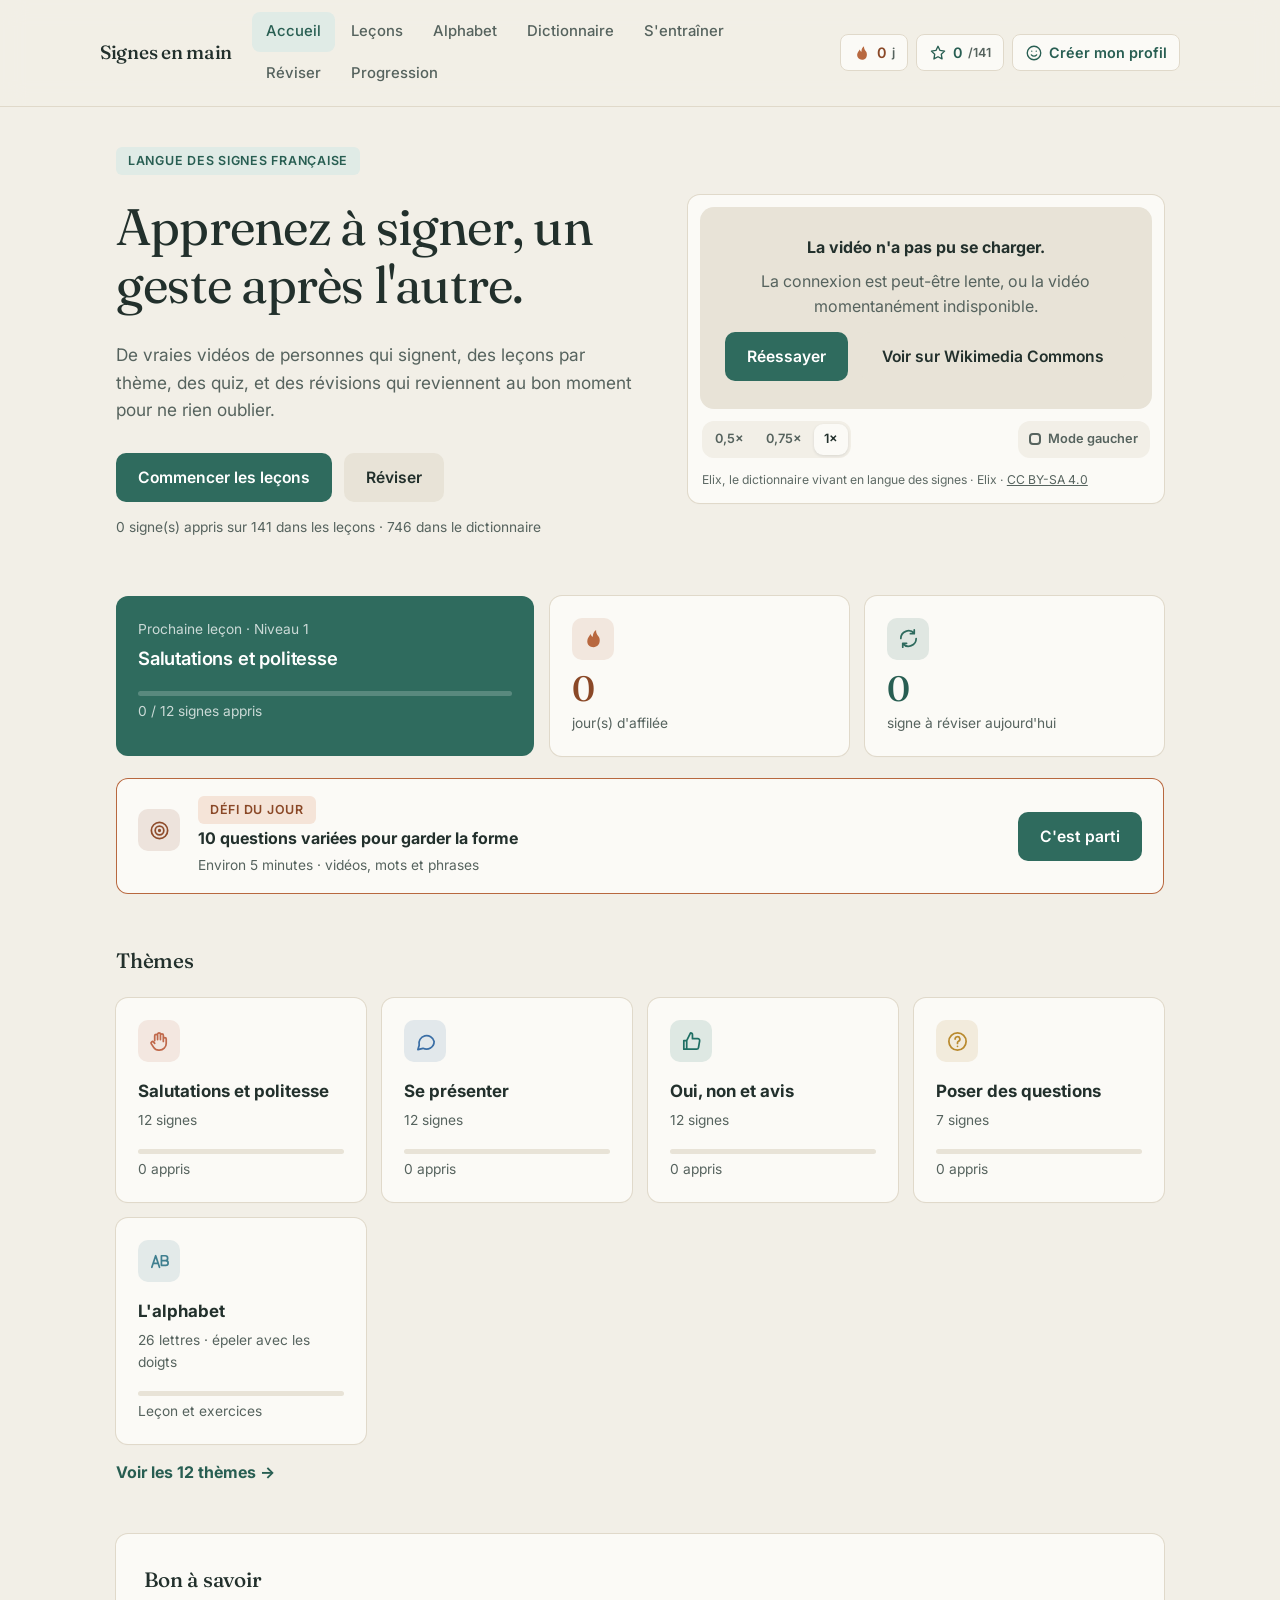
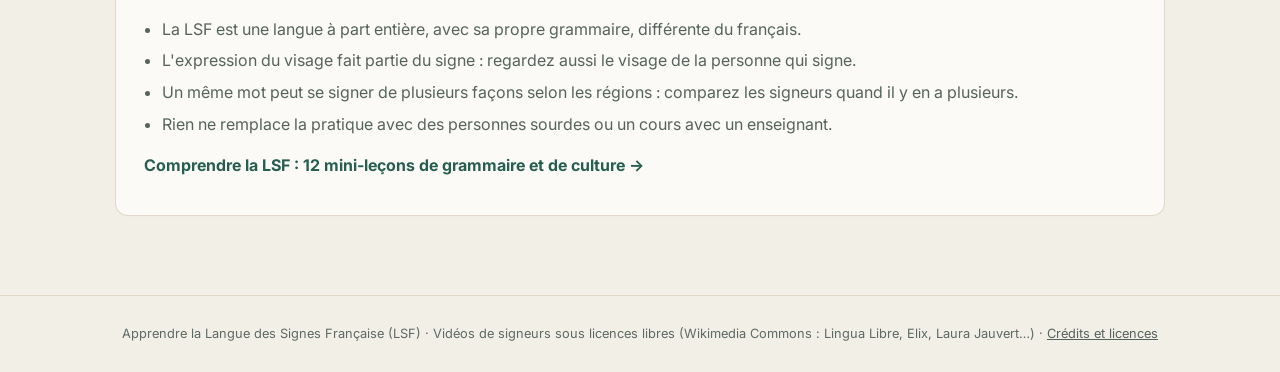
==== commit 465f6fe8: "Profils avec personnage et page « Mon profil » avec ses chiffres - Profils enregistrés dans le navig" ====
--- a/index.html
+++ b/index.html
@@ -12,13 +12,17 @@
   <meta property="og:locale" content="fr_FR">
   <link rel="icon" href="data:image/svg+xml,%3Csvg xmlns='http://www.w3.org/2000/svg' viewBox='0 0 64 64'%3E%3Crect width='64' height='64' rx='16' fill='%232f6b5e'/%3E%3Ctext x='32' y='45' font-family='Arial,sans-serif' font-size='38' font-weight='700' fill='white' text-anchor='middle'%3ES%3C/text%3E%3C/svg%3E">
   <script>
-    // Apparence choisie (clair / sombre doux / auto), appliquée avant l'affichage pour éviter un éclair blanc
-    try { document.documentElement.dataset.theme = JSON.parse(localStorage.getItem("lsf-reglages") || "{}").theme || "clair"; } catch (e) {}
+    // Apparence choisie (clair / sombre doux / auto), appliquée avant l'affichage pour éviter un éclair blanc.
+    // Les réglages sont ceux du profil en cours (même règle que Profils.cle dans js/progress.js).
+    try {
+      const pr = JSON.parse(localStorage.getItem("lsf-profils") || "{}"), p = (pr.liste || []).find(x => x.id === pr.actif);
+      document.documentElement.dataset.theme = JSON.parse(localStorage.getItem(p && !p.principal ? "lsf-reglages@" + p.id : "lsf-reglages") || "{}").theme || "clair";
+    } catch (e) {}
   </script>
   <link rel="preconnect" href="https://fonts.googleapis.com">
   <link rel="preconnect" href="https://fonts.gstatic.com" crossorigin>
   <link href="https://fonts.googleapis.com/css2?family=Fraunces:opsz,wght@9..144,400;9..144,500&family=Inter:wght@400;500;600;700&display=swap" rel="stylesheet">
-  <link rel="stylesheet" href="css/style.css?v=bc9271bf">
+  <link rel="stylesheet" href="css/style.css?v=565185ac">
 </head>
 <body>
   <a class="lien-evitement" href="#app" onclick="event.preventDefault(); const h = document.querySelector('#app h1') || document.getElementById('app'); h.setAttribute('tabindex', '-1'); h.focus();">Aller au contenu</a>
@@ -47,17 +51,19 @@
 
   <!-- Pas de modules : le site s'ouvre aussi en double-cliquant sur index.html (vidéos lues en ligne) -->
   <script src="js/data.js?v=5a6aa943"></script>
-  <script src="js/progress.js?v=fa27bdea"></script>
+  <script src="js/progress.js?v=6e4139ce"></script>
+  <script src="js/avatar.js?v=371f1e5d"></script>
   <script src="js/dictionnaire.js?v=caa1ed23"></script>
   <script src="js/alphabet.js?v=194b3d35"></script>
   <script src="js/descriptions.js?v=a6c470cd"></script>
   <script src="js/page-dictionnaire.js?v=0357a514"></script>
   <script src="js/signalements.js?v=840139e5"></script>
   <script src="js/phrases.js?v=d8cfab4e"></script>
-  <script src="js/exercices.js?v=be856c77"></script>
+  <script src="js/exercices.js?v=72661479"></script>
   <script src="js/comprendre.js?v=8f681499"></script>
-  <script src="js/credits.js?v=69783db6"></script>
-  <script src="js/app.js?v=3f071850"></script>
+  <script src="js/credits.js?v=af39c59e"></script>
+  <script src="js/compte.js?v=1b937987"></script>
+  <script src="js/app.js?v=00715541"></script>
   <script>
     // Si les fichiers du site n'ont pas pu être chargés (page ouverte en « aperçu » dans un
     // autre logiciel), on explique comment l'ouvrir au lieu d'afficher une page blanche.
--- a/css/style.css
+++ b/css/style.css
@@ -488,7 +488,7 @@
 .zoom-carte img { width: 100%; border-radius: 12px; }
 .zoom-carte strong { display: block; font-size: 2rem; }
 .lettre-grande { background: var(--surface); border-radius: var(--rayon); padding: 12px; display: grid; place-items: center; min-height: 300px; box-shadow: var(--ombre); }
-.lettre-grande img { width: min(100%, 340px); height: auto; border-radius: 12px; }
+.lettre-grande img { width: min(100%, 340px); height: auto; aspect-ratio: 4 / 3; object-fit: contain; border-radius: 12px; }
 .fin-mot { font-family: var(--titre); font-size: 5rem; font-weight: 500; color: var(--tres-doux); }
 .choix-lettres .btn-choix { font-size: 1.6rem; }
 .epeler { max-width: 520px; }
@@ -789,3 +789,78 @@
 .table-credits { width: 100%; border-collapse: collapse; background: var(--surface); font-size: .9rem; }
 .table-credits th, .table-credits td { text-align: left; padding: 8px 12px; border-bottom: 1px solid var(--bord); }
 .table-credits th { position: sticky; top: 0; background: var(--fond-2); }
+
+/* ---------------------------------------------------------------------
+   Profil : avatar, éditeur du personnage, mes chiffres, calendrier d'activité
+   --------------------------------------------------------------------- */
+.avatar { display: block; border-radius: 50%; flex-shrink: 0; }
+.compteur.profil { padding: 2px; border-radius: 50%; }
+.compteur.profil svg { width: 32px; height: 32px; }
+.compteur.profil.sans { padding: 6px 12px; border-radius: 8px; color: var(--accent-texte); }
+.compteur.profil.sans svg { width: 18px; height: 18px; }
+.compteur.profil:hover { border-color: var(--accent); }
+
+.entete-profil { display: flex; align-items: center; gap: 24px; flex-wrap: wrap; margin-bottom: 8px; }
+.entete-profil h1 { margin: 0 0 4px; }
+.entete-profil .hero-actions .btn { margin-top: 4px; }
+.stat-val small { font-family: inherit; font-size: 1rem; color: var(--doux); margin-left: 2px; }
+.stat .petit { color: var(--tres-doux); margin-top: 4px; }
+
+.editeur-profil { display: grid; grid-template-columns: 200px 1fr; gap: 32px; align-items: start; }
+.apercu-avatar { position: sticky; top: 96px; display: grid; justify-items: center; gap: 4px;
+  background: var(--surface); border-radius: var(--rayon); padding: 20px; box-shadow: var(--ombre); }
+.champ-nom { display: grid; gap: 6px; font-weight: 600; margin-bottom: 22px; }
+.champ-nom input { font: inherit; font-weight: 400; font-size: 1.05rem; padding: 11px 14px; max-width: 360px;
+  border: 2px solid var(--bord); border-radius: 10px; background: var(--surface); color: var(--texte); }
+.champ-nom input:focus { outline: none; border-color: var(--accent); }
+.champ-nom .petit { font-weight: 400; }
+.trait { border: none; padding: 0; margin: 0 0 20px; }
+.trait legend { font-weight: 600; padding: 0; margin-bottom: 8px; }
+.trait-choix { display: flex; flex-wrap: wrap; gap: 8px; }
+.trait-choix label { cursor: pointer; }
+.trait-choix input { position: absolute; opacity: 0; pointer-events: none; }
+.trait-choix span { display: block; border-radius: 50%; padding: 3px; box-shadow: 0 0 0 1px var(--bord); transition: box-shadow .1s; }
+.trait-choix label:hover span { box-shadow: 0 0 0 1px var(--accent); }
+.trait-choix input:checked + span { box-shadow: 0 0 0 3px var(--accent); }
+.trait-choix input:focus-visible + span { outline: 3px solid var(--accent-texte); outline-offset: 3px; }
+.trait-choix i { display: block; width: 30px; height: 30px; border-radius: 50%; box-shadow: inset 0 0 0 1px rgba(0,0,0,.12); }
+
+.liste-profils { display: grid; grid-template-columns: repeat(auto-fill, minmax(260px, 1fr)); gap: 12px; margin: 20px 0 8px; }
+.carte-profil { display: flex; align-items: center; gap: 14px; padding: 14px; background: var(--surface);
+  border-radius: var(--rayon); box-shadow: var(--ombre); }
+.carte-profil > div { flex: 1; display: grid; }
+.carte-profil .btn { margin-top: 0; padding: 9px 14px; }
+.carte-profil.actif { box-shadow: 0 0 0 2px var(--accent) inset; }
+
+.calendrier { --case: 18px; --ecart: 4px; background: var(--surface); border-radius: var(--rayon); padding: 18px 20px;
+  box-shadow: var(--ombre); overflow-x: auto; }
+.cal-mois { display: grid; grid-template-columns: repeat(17, var(--case)); gap: var(--ecart); margin-left: 34px;
+  font-size: .72rem; color: var(--doux); height: 1.2em; }
+.cal-mois span { white-space: nowrap; }
+.cal-corps { display: flex; gap: 6px; }
+.cal-jours { display: grid; grid-template-rows: repeat(7, var(--case)); gap: var(--ecart); width: 28px; font-size: .68rem; color: var(--doux); }
+.cal-jours span { line-height: var(--case); }
+.cal-grille { display: grid; grid-template-rows: repeat(7, var(--case)); grid-auto-flow: column; grid-auto-columns: var(--case); gap: var(--ecart); }
+.jour { display: inline-block; width: var(--case); height: var(--case); border-radius: 3px; vertical-align: middle; }
+.jour.n0 { background: var(--bord); }
+.jour.n1 { background: color-mix(in srgb, var(--accent) 28%, var(--surface)); }
+.jour.n2 { background: color-mix(in srgb, var(--accent) 52%, var(--surface)); }
+.jour.n3 { background: color-mix(in srgb, var(--accent) 78%, var(--surface)); }
+.jour.n4 { background: var(--cal-max, var(--accent-fonce)); }
+.jour.futur { background: transparent; }
+.jour.survol { outline: 2px solid var(--texte); outline-offset: 1px; }
+.cal-pied { display: flex; flex-wrap: wrap; justify-content: space-between; align-items: center; gap: 8px 20px; margin-top: 12px; }
+.cal-pied p { margin: 0; min-height: 1.4em; }
+.cal-legende { display: inline-flex; align-items: center; gap: 3px; white-space: nowrap; }
+.cal-legende .jour { width: 12px; height: 12px; }
+html[data-theme="sombre"] .calendrier { --cal-max: var(--accent-texte); }
+@media (prefers-color-scheme: dark) { html[data-theme="auto"] .calendrier { --cal-max: var(--accent-texte); } }
+
+@media (max-width: 760px) {
+  .editeur-profil { grid-template-columns: 1fr; gap: 20px; }
+  .apercu-avatar { position: static; grid-template-columns: auto auto; align-items: center; justify-content: center; gap: 16px; }
+  .apercu-avatar svg { width: 112px; height: 112px; }
+  .apercu-avatar .btn { margin-top: 0; }
+  .calendrier { --case: 13px; padding: 14px; }
+  .entete-profil { gap: 16px; }
+}
